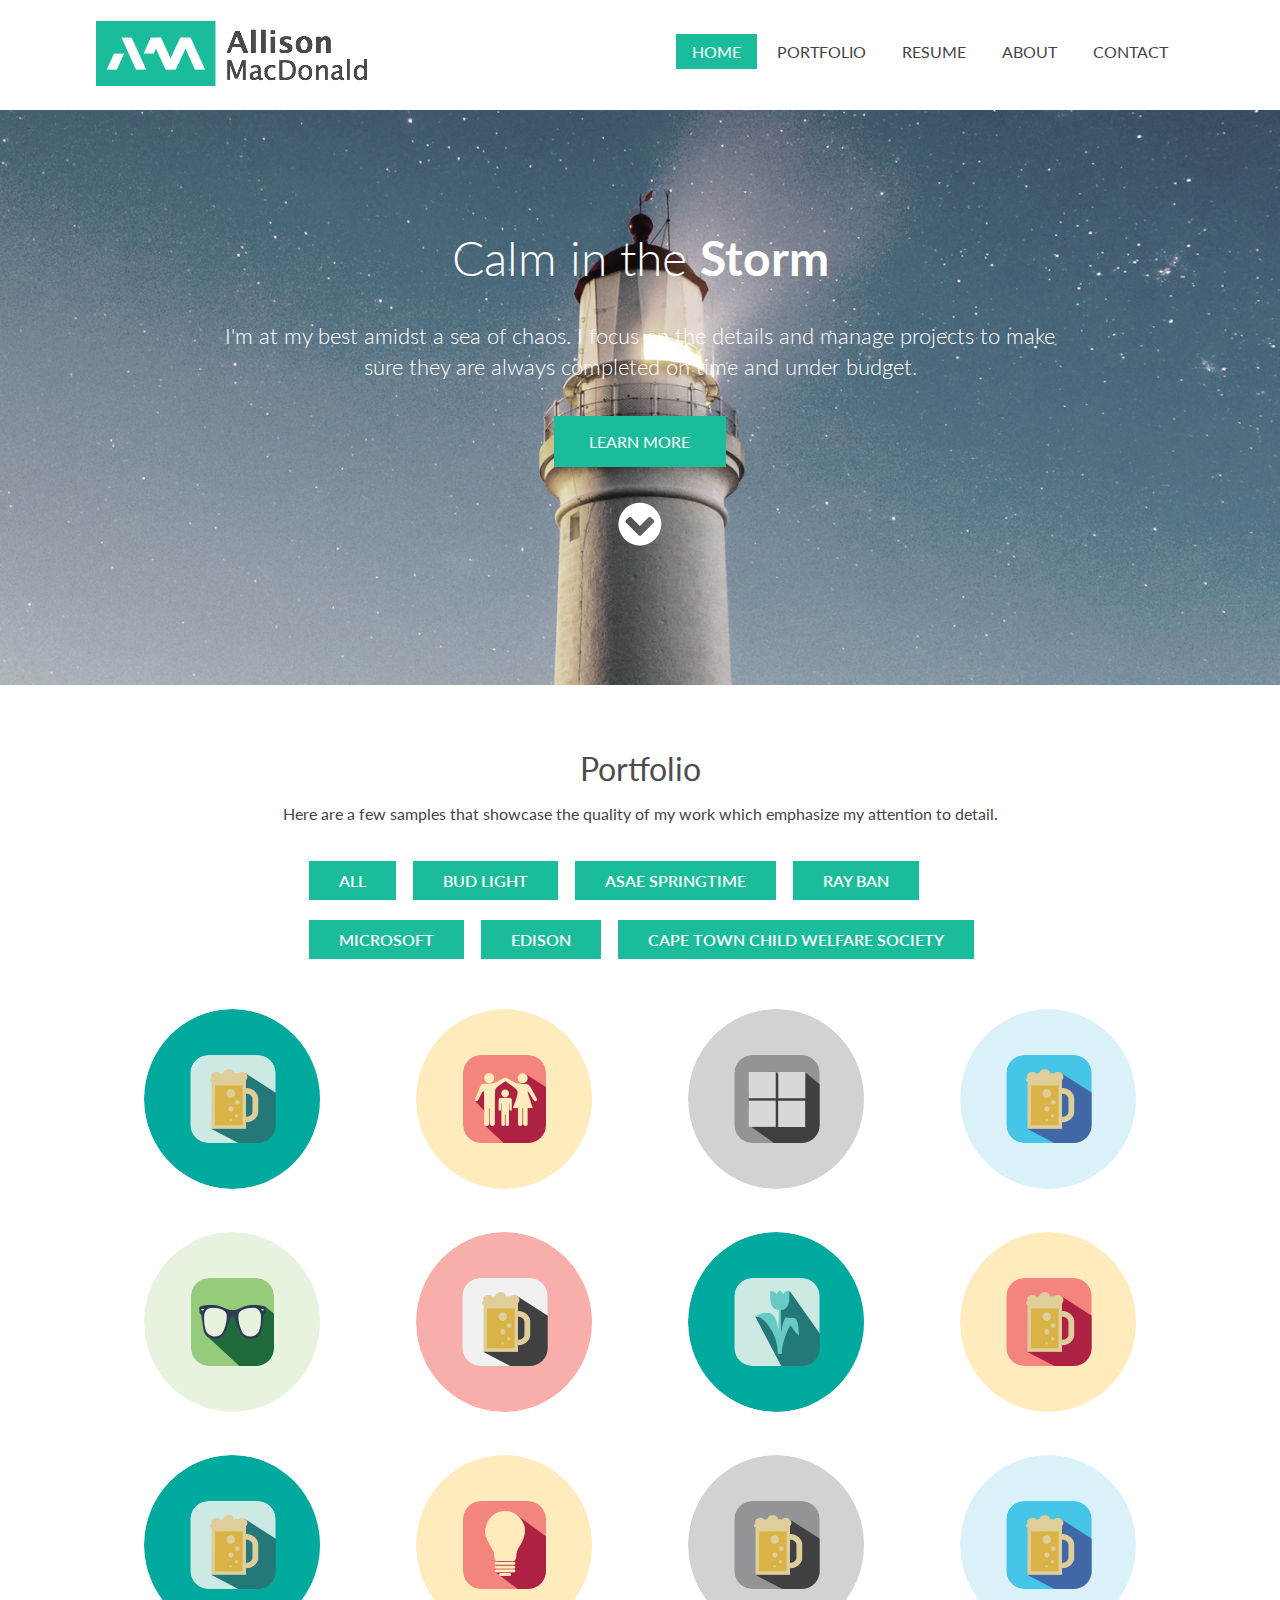
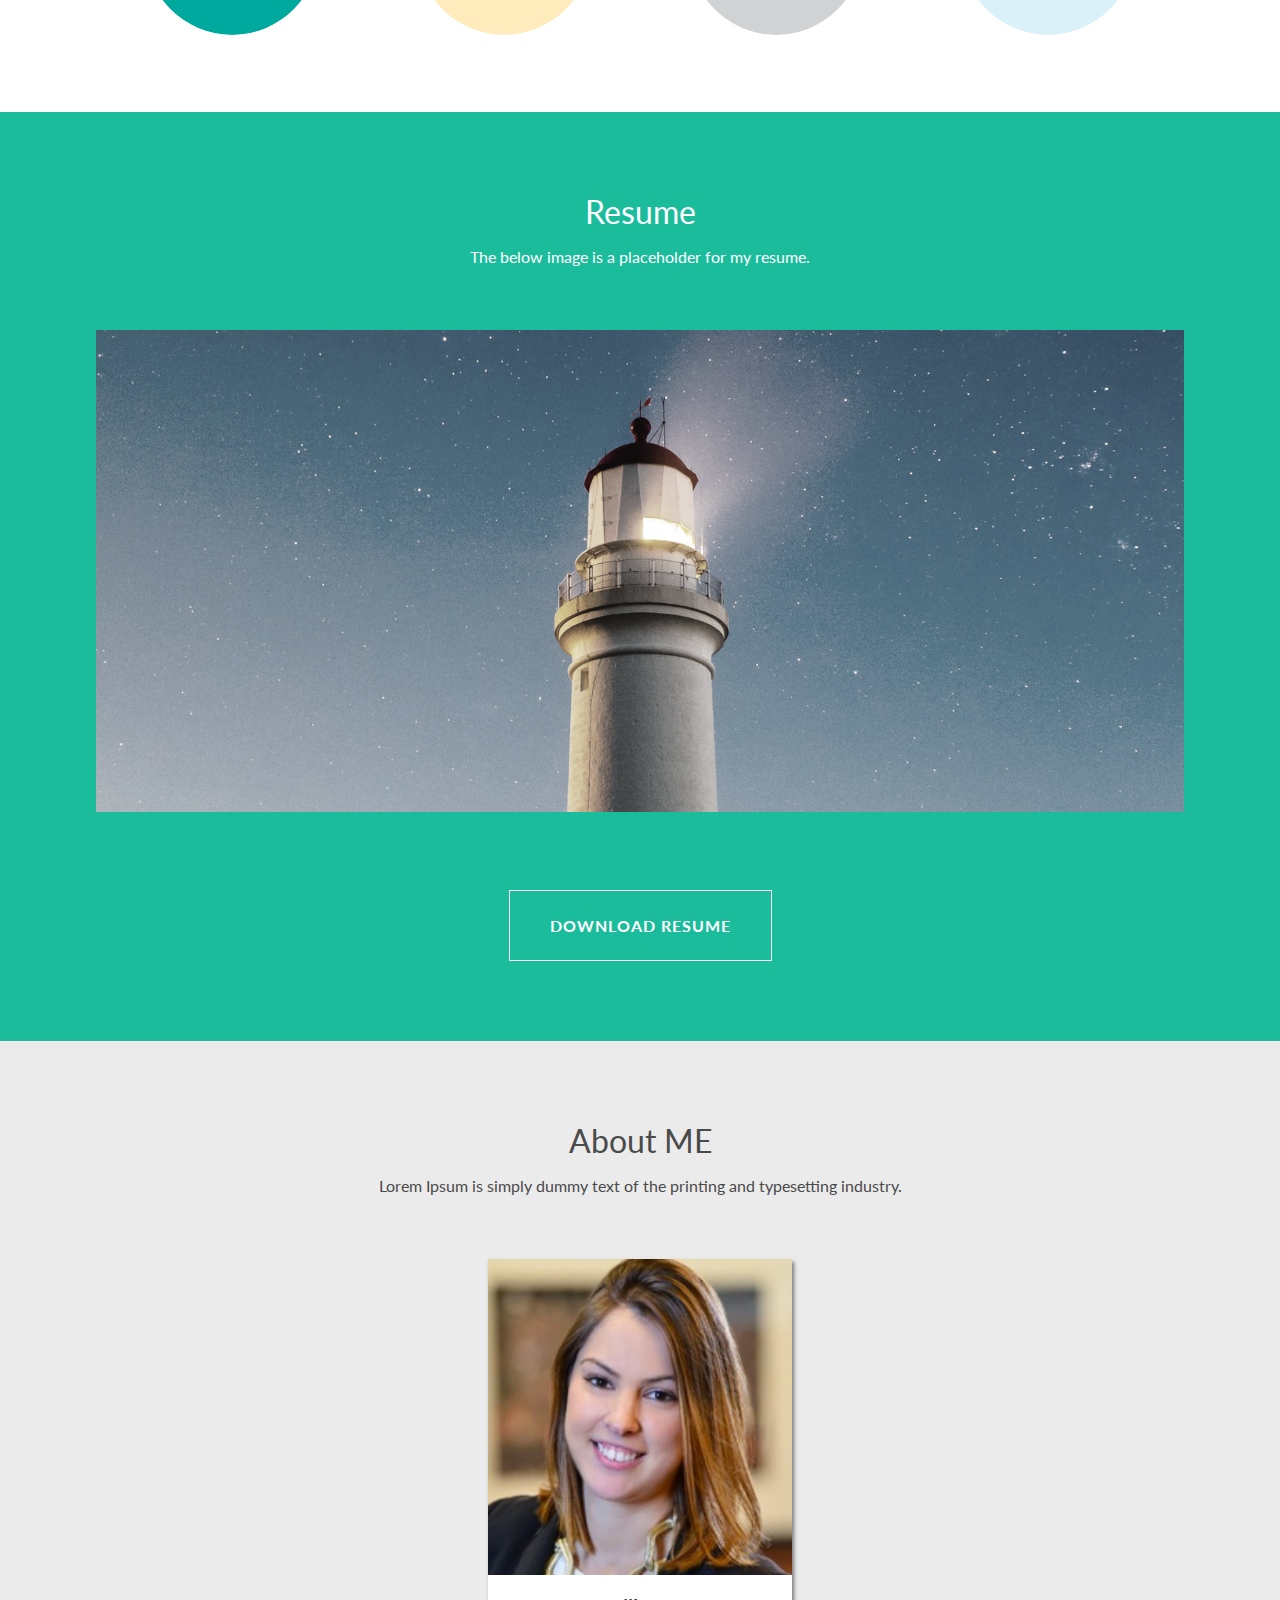
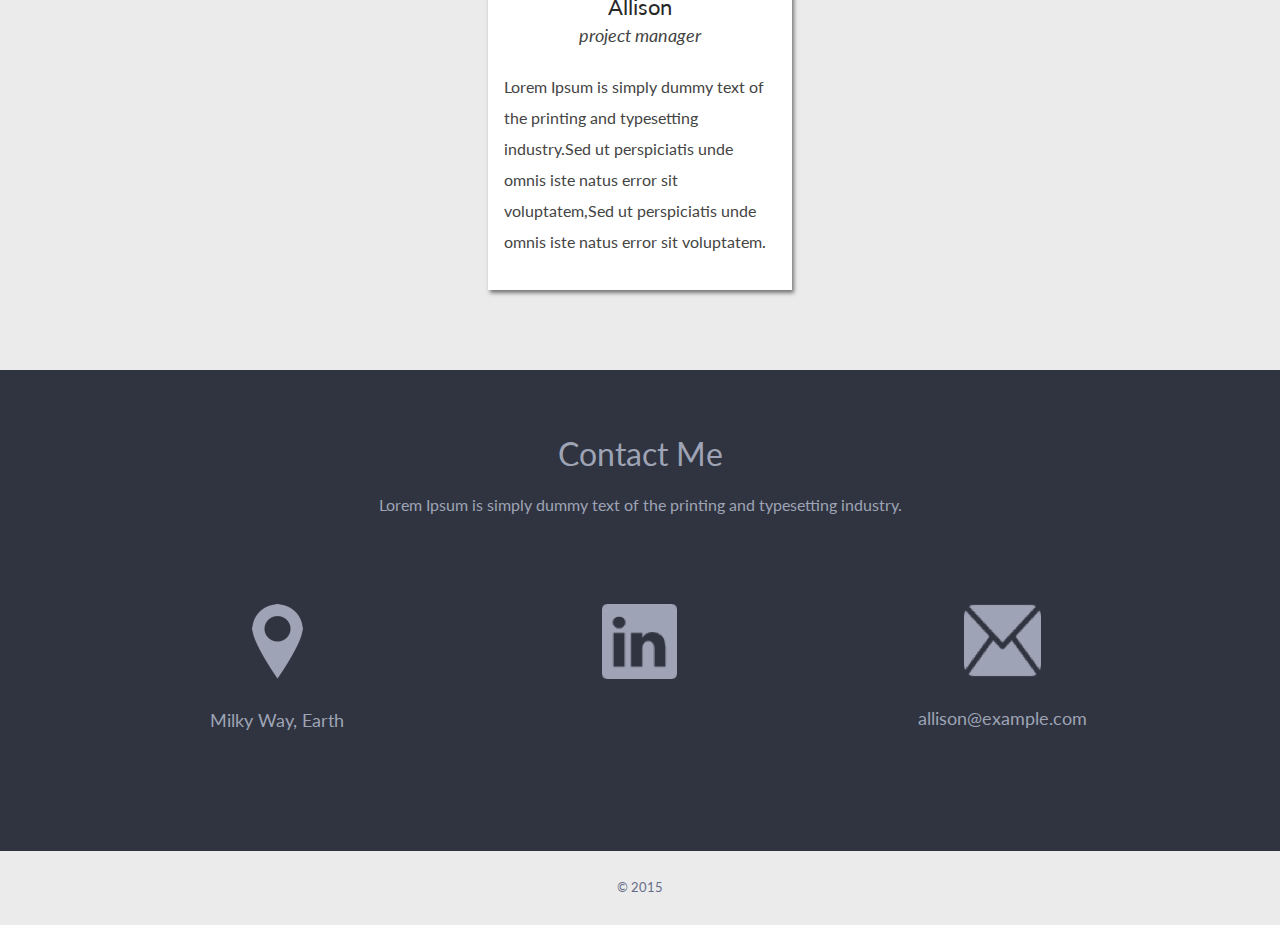
==== home.html @ ed6c529f "added new icons" ====
<!-- changed index.html to home.html and created the index file, so you'll need to delete when you take off heroku -->




<!--A Design by W3layouts
Author: W3layout
Author URL: http://w3layouts.com
License: Creative Commons Attribution 3.0 Unported
License URL: http://creativecommons.org/licenses/by/3.0/
-->
<!DOCTYPE HTML>
<html>
<head>
<title>Allison MacDonald</title>
<meta http-equiv="Content-Type" content="text/html; charset=utf-8" />
<meta name="viewport" content="width=device-width, initial-scale=1, maximum-scale=1">
<link href='http://fonts.googleapis.com/css?family=Lato:100,300,400,700,900' rel='stylesheet' type='text/css'>
<link href="css/style.css" rel="stylesheet" type="text/css" media="all" />
<link rel="stylesheet" type="text/css" href="css/imgeffect.css" />
<script src="js/jquery.min.js"></script>
<!-- start gallery Script -->
	<script type="text/javascript" src="js/jquery.easing.min.js"></script>
	<script type="text/javascript" src="js/jquery.mixitup.min.js"></script>
				<script type="text/javascript">
				$(function () {

					var filterList = {

						init: function () {

							// MixItUp plugin
							// http://mixitup.io
							$('#portfoliolist').mixitup({
								targetSelector: '.portfolio',
								filterSelector: '.filter',
								effects: ['fade'],
								easing: 'snap',
								// call the hover effect
								onMixEnd: filterList.hoverEffect()
							});

						},

						hoverEffect: function () {

							// Simple parallax effect
							$('#portfoliolist .portfolio').hover(
								function () {
									$(this).find('.label').stop().animate({bottom: 0}, 200, 'easeOutQuad');
									$(this).find('img').stop().animate({top: 0}, 500, 'easeOutQuad');
								},
								function () {
									$(this).find('.label').stop().animate({bottom: 0}, 200, 'easeInQuad');
									$(this).find('img').stop().animate({top: 0}, 300, 'easeOutQuad');
								}
							);

						}

					};

					// Run the show!
					filterList.init();


				});
				</script>
				<!-- Add fancyBox main JS and CSS files -->
				<script src="js/jquery.magnific-popup.js" type="text/javascript"></script>
				<link href="css/magnific-popup.css" rel="stylesheet" type="text/css">
						<script>
							$(document).ready(function() {
								$('.popup-with-zoom-anim').magnificPopup({
									type: 'inline',
									fixedContentPos: false,
									fixedBgPos: true,
									overflowY: 'auto',
									closeBtnInside: true,
									preloader: false,
									midClick: true,
									removalDelay: 300,
									mainClass: 'my-mfp-zoom-in'
							});
						});
						</script>
				<script type="text/javascript" src="js/move-top.js"></script>
				<script type="text/javascript" src="js/easing.js"></script>
				<!-- end gallery -->

		   	<script type="text/javascript">
				jQuery(document).ready(function($) {
					$(".scroll").click(function(event){
						event.preventDefault();
						$('html,body').animate({scrollTop:$(this.hash).offset().top},1200);
					});
				});
			</script>
</head>

<body>
		<!-- start-header -->
				<div class="header_bg">
					<div class="wrap">
						<div class="header">
							<!-- start-logo -->
							<div class="logo">
								<a href="index.html"><img src="images/am_logo.png" alt="" /></a>
							</div>
							<!--end-logo -->
							<!-- start-nav -->
							<div class="nav">
								<ul>
								   <li class="active"><a href="#home" class="scroll">Home</a></li>
								   <li><a href="#portfolio" class="scroll">Portfolio</a></li>
								   <li><a href="#resume" class="scroll">Resume</a></li>
								   <li><a href="#about" class="scroll">About</a></li>
								   <li><a href="#contact" class="scroll">Contact</a></li>
								 <div class="clear"> </div>
								 </ul>
							</div>
							<!-- end-nav -->
							<div class="clear"> </div>
						</div>
					</div>
				</div>
		<!-- end-header -->

		<!-- start slider -->
<div class="slider_bg">
		<div class="wrap">
				<!-- start-da-slider -->
						<div class="da-slide">
								<h2><span>Calm in the </span>Storm</h2>
									<p>I'm at my best amidst a sea of chaos.  I focus on the details and manage projects to make sure they are always completed on time and under budget.</p>
									<a href="#portfolio" class="da-link scroll">Learn  more</a>
									<a href="#portfolio" class="scroll"><span class="da-img"> </span> </a>
								</div>
				<!-- //End-da-slider -->
		</div>
</div>
<!-- end-slider -->

<!-- start portfolio-->
	<div class="wrap" id="portfolio">
				<div class="main">
					<!-- start gallery  -->
					<div class="gallery1">
					<!--start-mfp -->
						<div id="small-dialog1" class="mfp-hide">
							<div class="pop_up">
								<h2>Whatever, USA - Crested Butte, CO</h2>
								<iframe class="video" width="560" height="315" src="https://www.youtube.com/embed/h-xl6UUszos" frameborder="0" allowfullscreen></iframe>
							</div>
						</div>

						<div id="small-dialog2" class="mfp-hide">
							<div class="pop_up">
								<h2>Cape Town Child Welfare Society</h2>
								<img src="images/photo12_capetown.jpg" alt=""/>
								<p class="para">Different! Sed ut perspiciatis unde omnis iste natus error sit voluptatem accusantium doloremque laudantium, totam rem aperiam, eaque ipsa quae ab illo inventore veritatis et quasi architecto beatae vitae dicta sunt explicabo. Nemo enim ipsam voluptatem quia voluptas sit aspernatur aut odit aut fugit, sed quia consequuntur magni dolores eos qui ratione voluptatem sequi nesciunt. Neque porro quisquam est, qui dolorem ipsum quia dolor sit amet.</p>
							</div>
						</div>

						<div id="small-dialog3" class="mfp-hide">
							<div class="pop_up">
								<h2>Microsoft Worldwide Partner Conference</h2>
								<img src="images/photo9_microsoft.jpg" alt=""/>
								<p class="para">Different! Sed ut perspiciatis unde omnis iste natus error sit voluptatem accusantium doloremque laudantium, totam rem aperiam, eaque ipsa quae ab illo inventore veritatis et quasi architecto beatae vitae dicta sunt explicabo. Nemo enim ipsam voluptatem quia voluptas sit aspernatur aut odit aut fugit, sed quia consequuntur magni dolores eos qui ratione voluptatem sequi nesciunt. Neque porro quisquam est, qui dolorem ipsum quia dolor sit amet.</p>
							</div>
						</div>

						<div id="small-dialog4" class="mfp-hide">
							<div class="pop_up">
								<h2>Whatever, USA - Crested Butte, CO</h2>
								<img src="images/photo_1.jpg" alt=""/>
								<p class="para">Different! Sed ut perspiciatis unde omnis iste natus error sit voluptatem accusantium doloremque laudantium, totam rem aperiam, eaque ipsa quae ab illo inventore veritatis et quasi architecto beatae vitae dicta sunt explicabo. Nemo enim ipsam voluptatem quia voluptas sit aspernatur aut odit aut fugit, sed quia consequuntur magni dolores eos qui ratione voluptatem sequi nesciunt. Neque porro quisquam est, qui dolorem ipsum quia dolor sit amet.</p>
							</div>
						</div>

						<div id="small-dialog5" class="mfp-hide">
							<div class="pop_up">
								<h2>Ray Ban REMIX - Gansvoort Plaza, New York, NY</h2>
								<img src="images/photo8_rayban.jpg" alt=""/>
								<p class="para">Different! Sed ut perspiciatis unde omnis iste natus error sit voluptatem accusantium doloremque laudantium, totam rem aperiam, eaque ipsa quae ab illo inventore veritatis et quasi architecto beatae vitae dicta sunt explicabo. Nemo enim ipsam voluptatem quia voluptas sit aspernatur aut odit aut fugit, sed quia consequuntur magni dolores eos qui ratione voluptatem sequi nesciunt. Neque porro quisquam est, qui dolorem ipsum quia dolor sit amet.</p>
							</div>
						</div>

						<div id="small-dialog6" class="mfp-hide">
							<div class="pop_up">
								<h2>House of Whatever Super Bowl - Phoenix, AZ</h2>
								<img src="images/photo2_BLSB.jpg" alt=""/>
								<p class="para">Different! Sed ut perspiciatis unde omnis iste natus error sit voluptatem accusantium doloremque laudantium, totam rem aperiam, eaque ipsa quae ab illo inventore veritatis et quasi architecto beatae vitae dicta sunt explicabo. Nemo enim ipsam voluptatem quia voluptas sit aspernatur aut odit aut fugit, sed quia consequuntur magni dolores eos qui ratione voluptatem sequi nesciunt. Neque porro quisquam est, qui dolorem ipsum quia dolor sit amet.</p>
							</div>
						</div>

						<div id="small-dialog7" class="mfp-hide">
							<div class="pop_up">
								<h2>ASAE Springtime</h2>
								<img src="images/photo10_atlanta.jpg" alt=""/>
								<p class="para">Different! Sed ut perspiciatis unde omnis iste natus error sit voluptatem accusantium doloremque laudantium, totam rem aperiam, eaque ipsa quae ab illo inventore veritatis et quasi architecto beatae vitae dicta sunt explicabo. Nemo enim ipsam voluptatem quia voluptas sit aspernatur aut odit aut fugit, sed quia consequuntur magni dolores eos qui ratione voluptatem sequi nesciunt. Neque porro quisquam est, qui dolorem ipsum quia dolor sit amet.</p>
							</div>
						</div>

						<div id="small-dialog8" class="mfp-hide">
							<div class="pop_up">
								<h2>Whatever, USA 2.0 - Catalina Island, CA</h2>
								<iframe class="video" width="560" height="315" src="https://www.youtube.com/embed/s-2E84ZQhJo" frameborder="0" allowfullscreen></iframe>
							</div>
						</div>

						<div id="small-dialog9" class="mfp-hide">
							<div class="pop_up">
								<h2>House of Whatever Super Bowl - Phoenix, AZ</h2>
								<img src="images/photo3_BLSB.jpg" alt=""/>
								<p class="para">Different! Sed ut perspiciatis unde omnis iste natus error sit voluptatem accusantium doloremque laudantium, totam rem aperiam, eaque ipsa quae ab illo inventore veritatis et quasi architecto beatae vitae dicta sunt explicabo. Nemo enim ipsam voluptatem quia voluptas sit aspernatur aut odit aut fugit, sed quia consequuntur magni dolores eos qui ratione voluptatem sequi nesciunt. Neque porro quisquam est, qui dolorem ipsum quia dolor sit amet.</p>
							</div>
						</div>

						<div id="small-dialog10" class="mfp-hide">
							<div class="pop_up">
								<h2>Edison Powering the People Conference - The Newseum, Washington, D.C.</h2>
								<img src="images/photo11_edison.jpg" alt=""/>
								<p class="para">Different! Sed ut perspiciatis unde omnis iste natus error sit voluptatem accusantium doloremque laudantium, totam rem aperiam, eaque ipsa quae ab illo inventore veritatis et quasi architecto beatae vitae dicta sunt explicabo. Nemo enim ipsam voluptatem quia voluptas sit aspernatur aut odit aut fugit, sed quia consequuntur magni dolores eos qui ratione voluptatem sequi nesciunt. Neque porro quisquam est, qui dolorem ipsum quia dolor sit amet.</p>
							</div>
						</div>

						<div id="small-dialog11" class="mfp-hide">
							<div class="pop_up">
								<h2>House of Whatever Tour</h2>
								<img src="images/photo5_BLhouse.jpg" alt=""/>
								<p class="para">Different! Sed ut perspiciatis unde omnis iste natus error sit voluptatem accusantium doloremque laudantium, totam rem aperiam, eaque ipsa quae ab illo inventore veritatis et quasi architecto beatae vitae dicta sunt explicabo. Nemo enim ipsam voluptatem quia voluptas sit aspernatur aut odit aut fugit, sed quia consequuntur magni dolores eos qui ratione voluptatem sequi nesciunt. Neque porro quisquam est, qui dolorem ipsum quia dolor sit amet.</p>
							</div>
						</div>

						<div id="small-dialog12" class="mfp-hide">
							<div class="pop_up">
								<h2>Whatever, USA 2.0 - Catalina Island, CA</h2>
								<img src="images/photo7_WUSA.jpg" alt=""/>
								<p class="para">Different! Sed ut perspiciatis unde omnis iste natus error sit voluptatem accusantium doloremque laudantium, totam rem aperiam, eaque ipsa quae ab illo inventore veritatis et quasi architecto beatae vitae dicta sunt explicabo. Nemo enim ipsam voluptatem quia voluptas sit aspernatur aut odit aut fugit, sed quia consequuntur magni dolores eos qui ratione voluptatem sequi nesciunt. Neque porro quisquam est, qui dolorem ipsum quia dolor sit amet.</p>
							</div>
						</div>


					<!--end-mfp -->
			<!-- start-content -->
			<div class="gallery">
					<div class="clear"> </div>
					<div class="container">
						<h2>Portfolio</h2>
						<p>Here are a few samples that showcase the quality of my work which emphasize my attention to detail.</p>
					<ul id="filters" class="clearfix">
						<li><span class="filter active" data-filter="bud asae ray micro edi cape">All</span></li>
						<li><span class="filter" data-filter="bud">Bud Light</span></li>
						<li><span class="filter" data-filter="asae">ASAE Springtime</span></li>
						<li><span class="filter" data-filter="ray">Ray Ban</span></li>
						<li><span class="filter" data-filter="micro">Microsoft</span></li>
						<li><span class="filter" data-filter="edi">Edison</span></li>
						<li><span class="filter" data-filter="cape">Cape Town Child Welfare Society</span></li>
					</ul>
			<div id="portfoliolist">

			<div class="portfolio bud" data-cat="bud">
				<div class="portfolio-wrapper">
					<a class="popup-with-zoom-anim" href="#small-dialog1">
						<ul class="ch-grid">
							<li>
								<div class="ch-item ch-img-1">
									<div class="ch-info">
										<img src="images/zoom-white.png"/>
										<h3>Bud Light</h3>
										<p><a href="#"><!-- couple put something here --></a></p>
									</div>
								</div>
							</li>
						</ul>
					</a>
				</div>
			</div>

			<div class="portfolio cape" data-cat="cape">
				<div class="portfolio-wrapper">
					<a class="popup-with-zoom-anim" href="#small-dialog2">
						<ul class="ch-grid">
							<li>
								<div class="ch-item ch-img-2">
									<div class="ch-info">
										<img src="images/zoom-white.png"/>
										<h3>Cape Town CWS</h3>
										<p><a href="#"></a></p>
									</div>
								</div>
							</li>
						</ul>
					</a>
				</div>
			</div>

			<div class="hide">
				<div class="portfolio micro" data-cat="micro">
					<div class="portfolio-wrapper">
						<a class="popup-with-zoom-anim" href="#small-dialog3">
							<ul class="ch-grid">
								<li>
									<div class="ch-item ch-img-3">
										<div class="ch-info">
											<img src="images/zoom-white.png"/>
											<h3>Microsoft</h3>
											<p><a href="#"></a></p>
										</div>
									</div>
								</li>
							</ul>
						</a>
					</div>
				</div>
			</div>

			<div class="portfolio bud" data-cat="bud">
				<div class="portfolio-wrapper">
					<a class="popup-with-zoom-anim" href="#small-dialog4">
						<ul class="ch-grid">
							<li>
								<div class="ch-item ch-img-4">
									<div class="ch-info">
										<img src="images/zoom-white.png"/>
										<h3>Bud Light</h3>
										<p><a href="#"></a></p>
									</div>
								</div>
							</li>
						</ul>
					</a>
				</div>
			</div>

			<div class="hide">
				<div class="portfolio ray" data-cat="ray">
					<div class="portfolio-wrapper">
						<a class="popup-with-zoom-anim" href="#small-dialog5">
							<ul class="ch-grid">
								<li>
									<div class="ch-item ch-img-5">
										<div class="ch-info">
											<img src="images/zoom-white.png"/>
											<h3>Ray Ban</h3>
											<p><a href="#"></a></p>
										</div>
									</div>
								</li>
							</ul>
						</a>
					</div>
				</div>
			</div>

			<div class="hide">
				<div class="portfolio bud" data-cat="bud">
					<div class="portfolio-wrapper">
						<a class="popup-with-zoom-anim" href="#small-dialog6">
							<ul class="ch-grid">
								<li>
									<div class="ch-item ch-img-6">
										<div class="ch-info">
											<img src="images/zoom-white.png"/>
											<h3>Bud Light</h3>
											<p><a href="#"></a></p>
										</div>
									</div>
								</li>
							</ul>
						</a>
					</div>
				</div>
			</div>

			<div>
				<div class="portfolio asae" data-cat="asae">
					<div class="portfolio-wrapper">
						<a class="popup-with-zoom-anim" href="#small-dialog7">
							<ul class="ch-grid">
								<li>
									<div class="ch-item ch-img-7">
										<div class="ch-info">
											<img src="images/zoom-white.png"/>
											<h3>ASAE Springtime</h3>
											<p><a href="#"></a></p>
										</div>
									</div>
								</li>
							</ul>
						</a>
					</div>
				</div>
			</div>

			<div>
				<div class="portfolio bud" data-cat="bud" id="hide">
					<div class="portfolio-wrapper">
						<a class="popup-with-zoom-anim" href="#small-dialog8">
							<ul class="ch-grid">
								<li>
									<div class="ch-item ch-img-8">
										<div class="ch-info">
											<img src="images/zoom-white.png"/>
											<h3>Bud Light</h3>
											<p><a href="#"></a></p>
										</div>
									</div>
								</li>
							</ul>
						</a>
					</div>
				</div>
			</div>

			<div class="portfolio bud" data-cat="bud">
				<div class="portfolio-wrapper">
					<a class="popup-with-zoom-anim" href="#small-dialog9">
						<ul class="ch-grid">
							<li>
								<div class="ch-item ch-img-1">
									<div class="ch-info">
										<img src="images/zoom-white.png"/>
										<h3>Bud Light</h3>
										<p><a href="#"></a></p>
									</div>
								</div>
							</li>
						</ul>
					</a>
				</div>
			</div>

			<div class="portfolio edi" data-cat="edi">
				<div class="portfolio-wrapper">
					<a class="popup-with-zoom-anim" href="#small-dialog10">
						<ul class="ch-grid">
							<li>
								<div class="ch-item ch-img-10">
									<div class="ch-info">
										<img src="images/zoom-white.png"/>
										<h3>Edison</h3>
										<p><a href="#"></a></p>
									</div>
								</div>
							</li>
						</ul>
					</a>
				</div>
			</div>

			<div class="hide">
				<div class="portfolio bud" data-cat="bud">
					<div class="portfolio-wrapper">
						<a class="popup-with-zoom-anim" href="#small-dialog11">
							<ul class="ch-grid">
								<li>
									<div class="ch-item ch-img-11">
										<div class="ch-info">
											<img src="images/zoom-white.png"/>
											<h3>Bud Light</h3>
											<p><a href="#"></a></p>
										</div>
									</div>
								</li>
							</ul>
						</a>
					</div>
				</div>
			</div>

			<div class="portfolio bud" data-cat="bud">
				<div class="portfolio-wrapper">
					<a class="popup-with-zoom-anim" href="#small-dialog12">
						<ul class="ch-grid">
							<li>
								<div class="ch-item ch-img-4">
									<div class="ch-info">
										<img src="images/zoom-white.png"/>
										<h3>Bud Light</h3>
										<p><a href="#"></a></p>
									</div>
								</div>
							</li>
						</ul>
					</a>
				</div>
			</div>

		</div>
	</div><!-- container -->
	<script type="text/javascript" src="js/fliplightbox.min.js"></script>
	<script type="text/javascript">$('body').flipLightBox()</script>
	<div class="clear"> </div>
	</div>
	</div>
	</div>
</div>
<!-- End-gallery -->

<!-- start resume -->
<div class="resume" id="resume">
	<div class="wrap">
		<h2>Resume</h2>
		<p>The below image is a placeholder for my resume.</p>
		<div class="about-grids">

			<img src="images/lighthouse.png" />
			<div class="clear"> </div>

			<a href="images/AllisonMacDonaldResume.pdf" target="_blank" class="ignite-btn">Download Resume</a>
		</div>
	</div>
</div>
<!-- end resume -->

<!-- start-about -->

<div class="about" id="about">
	<div class="wrap">
	<h2>About ME</h2>
	<p>Lorem Ipsum is simply dummy text of the printing and typesetting industry.</p>
		<div class="about-grids">

			<!-- first pic
			<div class="grid">
				<div class="dc_zoom_css">
				<span class="roll_css6">
					<div class="social">
						<ul>
							<li><a class="sharefacebook" href="#"> </a> </li>
							<li><a class="sharetwitter" href="#"> </a> </li>
							<li><a class="sharetgoogle" href="#"> </a> </li>
							<li><a class="sharedrible" href="#"> </a> </li>
							<div class="clear"> </div>
						</ul>
					</div>
				</span>
				<img class="post-person" src="images/img1.jpg">
				</div>
				<div class="desc">
					<h3>Lorem Ipsum is Simply</h3>
					<p>project manager</p>
					<p>Lorem Ipsum is simply dummy text of the printing and typesetting industry.Sed ut perspiciatis unde omnis iste natus error sit voluptatem,Sed ut perspiciatis unde omnis iste natus error sit voluptatem.</p>
				</div>

			</div>    -->

			<div class="grid">
				<div class="row" style="box-shadow: 2px 3px 4px 0px rgba(0,0,0,0.50);">
					<div class="dc_zoom_css">
						<span class="roll_css6">
						<!-- hover social
						<div class="social">
							<ul>
								<li><a class="sharefacebook" href="#"> </a> </li>
								<li><a class="sharetwitter" href="#"> </a> </li>
								<li><a class="sharetgoogle" href="#"> </a> </li>
								<li><a class="sharedrible" href="#"> </a> </li>
								<div class="clear"> </div>
							</ul>
						</div>  -->
						</span>
						<img class="post-person" src="images/allison_headshot.png">
					</div>
					<div class="desc">
						<h3>Allison</h3>
						<p>project manager</p>
						<p>Lorem Ipsum is simply dummy text of the printing and typesetting industry.Sed ut perspiciatis unde omnis iste natus error sit voluptatem,Sed ut perspiciatis unde omnis iste natus error sit voluptatem.</p>
					</div>
				</div> <!-- row -->
			</div>

		<!-- third pic
			<div class="grid">
				<div class="dc_zoom_css">
				<span class="roll_css6">
					<div class="social">
						<ul>
							<li><a class="sharefacebook" href="#"> </a> </li>
							<li><a class="sharetwitter" href="#"> </a> </li>
							<li><a class="sharetgoogle" href="#"> </a> </li>
							<li><a class="sharedrible" href="#"> </a> </li>
							<div class="clear"> </div>
						</ul>
					</div>
				</span>
				<img class="post-person" src="images/img3.jpg">
				</div>
				<div class="desc">
					<h3>Lorem Ipsum is Simply</h3>
					<p>project manager</p>
					<p>Lorem Ipsum is simply dummy text of the printing and typesetting industry.Sed ut perspiciatis unde omnis iste natus error sit voluptatem,Sed ut perspiciatis unde omnis iste natus error sit voluptatem.</p>
				</div>
			</div>  -->

			<div class="clear"> </div>
		</div>
	</div>
</div>
<!-- end-about -->

<!-- start contact -->
<div class="contact" id="contact">
	<div class="wrap">
		<h2>Contact Me</h2>
		<h4>Lorem Ipsum is simply dummy text of the printing and typesetting industry.</h4>

		<div class="row">

			<div class="custom_col">
					<img src="images/contact_icon1.png" class="contact-icons">
					<p> Milky Way, Earth</p>
			</div>

			<div class="custom_col">
					<a href="https://www.linkedin.com/in/allisonhuntermacdonald/" target="_blank"><img src="images/contact_icon2.png" class="contact-icons"></a>
			</div>

			<div class="custom_col">
					<img src="images/contact_icon3.png" class="contact-icons">
					<p>allison@example.com</p>
			</div>

		</div>

		<div class="clear"></div>
	</div>
</div>
 <!-- end contact -->

    <!-- start footer -->
     <div class="footer-bottom">
     	<div class="wrap">
        <div class="copy">
		    <p class="copy">&#169 2015 <!-- Template by  <a href="http://w3layouts.com" target="_blank">w3layouts</a> --> </p>
		</div>
		<script type="text/javascript">
							$(document).ready(function() {

								var defaults = {
						  			containerID: 'toTop', // fading element id
									containerHoverID: 'toTopHover', // fading element hover id
									scrollSpeed: 1200,
									easingType: 'linear'
						 		};


								$().UItoTop({ easingType: 'easeOutQuart' });

							});
						</script>
		 <a href="#" id="toTop" style="display: block;"><span id="toTopHover" style="opacity: 1;"> </span></a>
		 <script src="js/jquery.scrollTo.js"></script>
		</div>
	</div>
</body>
</html>
---- css/style.css ----
/*
Author: W3layout
Author URL: http://w3layouts.com
License: Creative Commons Attribution 3.0 Unported
License URL: http://creativecommons.org/licenses/by/3.0/
*/
/* reset */
html,body,div,span,applet,object,iframe,h1,h2,h3,h4,h5,h6,p,blockquote,pre,a,abbr,acronym,address,big,cite,code,del,dfn,em,img,ins,kbd,q,s,samp,small,strike,strong,sub,sup,tt,var,b,u,i,dl,dt,dd,ol,nav ul,nav li,fieldset,form,label,legend,table,caption,tbody,tfoot,thead,tr,th,td,article,aside,canvas,details,embed,figure,figcaption,footer,header,hgroup,menu,nav,output,ruby,section,summary,time,mark,audio,video{margin:0;padding:0;border:0;font-size:100%;font:inherit;vertical-align:baseline;}
article, aside, details, figcaption, figure,footer, header, hgroup, menu, nav, section {display: block;}
ol,ul{list-style:none;margin:0;padding:0;}
blockquote,q{quotes:none;}
blockquote:before,blockquote:after,q:before,q:after{content:'';content:none;}
table{border-collapse:collapse;border-spacing:0;}
/* start editing from here */
a{text-decoration:none;}
.txt-rt{text-align:right;}/* text align right */
.txt-lt{text-align:left;}/* text align left */
.txt-center{text-align:center;}/* text align center */
.float-rt{float:right;}/* float right */
.float-lt{float:left;}/* float left */
.clear{clear:both;}/* clear float */
.pos-relative{position:relative;}/* Position Relative */
.pos-absolute{position:absolute;}/* Position Absolute */
.vertical-base{	vertical-align:baseline;}/* vertical align baseline */
.vertical-top{	vertical-align:top;}/* vertical align top */
.underline{	padding-bottom:5px;	border-bottom: 1px solid #eee; margin:0 0 20px 0;}/* Add 5px bottom padding and a underline */
nav.vertical ul li{	display:block;}/* vertical menu */
nav.horizontal ul li{	display: inline-block;}/* horizontal menu */
img{max-width:100%;}
/*end reset*/
body {
	font-family: 'Lato', sans-serif;
	font-size: 100%;
	background: #ffffff;
}
.wrap
{
	width:70%;
	margin: 0 auto;
}
/* start header */
.header{
	padding: 1.3em 0em;
}
.logo{
	float: left;
}
.logo a {
	display: block;
}
/******start-nav********/
.nav {
	float: right;
	margin-top: 0.82em;
}
.nav > ul > li {
  	display:inline-block;
}
.nav > ul > li.active a{
	color: #ffffff;
	background: #1bbc9b;
}
.nav > ul > li > a {
	font-family: 'Lato', sans-serif;
	text-transform: uppercase;
	display: block;
	font-size: 1em;
	color: #444;
	padding: 0.5em 1em;
	-webkit-transition: 0.9s;
	-moz-transition: 0.9s;
	-o-transition: 0.9s;
	transition: 0.9s;
}
.nav > ul > li > a:hover {
	color: #ffffff;
	background: #1bbc9b;
}

/* button for downloading resume*/
.ignite-btn {
	display: inline-block;
	padding: 25px 40px;
	color: #fff;
	border: solid 1px #fff;
	text-transform: uppercase;
	font-weight: bold;
	letter-spacing: 1px;
	margin-top: 75px;
}

.ignite-btn:hover, .ignite-btn:focus {
	color: #242830;
	border: solid 1px #242830;
}


/* custom column used in contact */
.custom_col {
	width: 33.33%;
	margin:	auto;
	float: left;
	padding-top: 90px;
	padding-bottom: 120px;
}

.contact-icons {
	max-width: 100%;
	margin:	auto;
	display: block;
}

/************end-nav***********/
/* start slider */
.slider_bg{
	background:  url('../images/lighthouse.png') no-repeat;
	background-size: 100% 100%;
}
.da-slide {
	padding: 11% 0%;
}
.da-slide h2 {
	color: #FFF;
	font-size: 3em;
	font-weight: 700;
	z-index: 10;
	text-align: center;
}
.da-slide h2 span {
	font-size: 1em;
	font-weight: 300;
}
.da-slide p {
	color: #FFF;
	font-size: 1.4em;
	text-align: center;
	margin: 1.5em auto;
	width: 77%;
	font-weight: 300;
	line-height: 1.4em;
}
.da-slide .da-link {
	background-color: #1BBC9B;
	display: block;
	color: #FFF;
	font-size: 1em;
	text-transform: uppercase;
	margin: 0 auto;
	width: 10%;
	text-align: center;
	padding: 1em 2em;
}
.da-slide .da-link:hover
{
	background:#01CAA1;
}
.da-img{
	width: 50px;
	height: 50px;
	display: block;
	margin: 2em auto 1em;
	background: url(../images/buttonimg.png);
	-webkit-transition: all 0.4s ease-in-out;
	-moz-transition: all 0.4s ease-in-out;
	-o-transition: all 0.4s ease-in-out;
	-ms-transition: all 0.4s ease-in-out;
	transition: all 0.4s ease-in-out;
}
.da-img:hover{
	width: 50px;
	height: 50px;
	display: block;
	background: url(../images/buttonimgh.png);
}
/* start main_btm */
.container h2{
	color:#4D4D4D;
	font-size: 2em;
	padding-bottom: 0.5em;
	text-align: center;
}
.container p{
	color:#444444;
	font-size: 1em;
	padding-bottom: 1em;
	text-align: center;
}
.main_btm {
	margin-top: 4%;
	display: block;
}
/*---start-gallery-----*/
.gallery{
	margin-top: 4% 0%;
}
.gallery1 {
	padding: 4em 0em;
}
.container {
	position: relative;
	-webkit-transition: all 1s ease;
	-moz-transition: all 1s ease;
	-o-transition: all 1s ease;
	transition: all 1s ease;
}
#filters {
	margin: 2% auto;
	padding: 0;
	list-style: none;
	width: 62%;
}
#filters li {
	float:left;
	margin-left: 17px;
	margin-bottom: 20px;
}
#filters li span {
	display: block;
	padding: 10px 30px;
	text-decoration: none;
	color: #fff;
	background:#1BBC9B;
	cursor: aboutinter;
	text-transform:uppercase;
	font-weight: 600;
}
#filters li span:hover
{
	background:#01CAA1;
}
#filters li span.active {
	background:#1BBC9B;
	color:#fff;
}
#portfoliolist .portfolio {
	-webkit-box-sizing: border-box;
	-moz-box-sizing: border-box;
	-o-box-sizing: border-box;
	width: 19%;
	margin: 0% 3%;
	display: none;
	float: left;
}
.portfolio-wrapper {
	overflow:hidden;
	position: relative !important;
	cursor:pointer;
}
.portfolio img {
	max-width:100%;
	position: relative;
	opacity: 5;
	transition: all 300ms!important;
	-webkit-transition: all 300ms!important;
	-moz-transition: all 300ms!important;
}

/******** resume style *********/
.resume {
	background: #1BBC9B;
	text-align:center;
	padding: 5em 0em;
}
.resume h2{
	color:#fff;
	font-size:2em;
	padding-bottom: 0.5em;
}
.resume p{
	color:#fff;
	font-size:1em;
	padding-bottom: 4em;
}

/**********about-style**********/
.grid{
	position: relative;
}
.social {
	position: absolute;
	-o-transition-duration: 1s;
	-moz-transition-duration: 1s;
	-webkit-transition: -webkit-transform 1s;
	text-align: center;
	left: 21%;
	top: 22%;
}
.social ul li{
	float: left;
}
.social ul{
	background: rgba(27,188,155, 1);
	padding: 0.5em 0.5em 0.5em 0.5em;
	border-radius: 2px;
}
.social ul li a{
	height: 38px;
	width: 40px;
	display:inline-block;
}
.sharefacebook{
	background: url(../images/social-icons.png) no-repeat -44px 0px ;
}
.sharetwitter{
	background: url(../images/social-icons.png) no-repeat -83px 0px;
}
.sharetgoogle{
	background: url(../images/social-icons.png) no-repeat -123px 0px;
}
.sharedrible{
	background: url(../images/social-icons.png) no-repeat 0px 0px;
}
.about
{
	background: #EBEBEB;
	text-align:center;
	padding: 5em 0em;
}
.about h2{
	color:#4A4A4A;
	font-size:2em;
	padding-bottom: 0.5em;
}
.about p{
	color:#4A4A4A;
	font-size:1em;
	padding-bottom: 4em;
}
.about-grids
{
	width:100%;
	margin: 0 auto;
}
.grid
{
	width: 28%;
	margin: auto;
	background: #FFF;
}
.dc_zoom_css span.roll_css6:hover {
	opacity: 0.9;
	-o-transition-duration: 1s;
	-moz-transition-duration: 1s;
	-webkit-transition: -webkit-transform 1s;
}
.dc_zoom_css span.roll_css6 {
	-o-transition-duration: 1s;
	-moz-transition-duration: 1s;
	-webkit-transition: -webkit-transform 1s;
	height: 100%;
	opacity: 0;
	position: absolute;
	width: 100%;
}
.dc_zoom_css span.roll_css6 img:hover {
	opacity:1;
}
.post-person{
	width:100%;
}
.grid:nth-child(3)
{
	margin-right: 0%;
}
.desc h3{
	color: #292828;
	font-size: 1.4em;
	margin-top: 15px;
}
.desc p:nth-child(2)
{
	color:#444444;
	font-size:1.1em;
	font-style: italic;
	margin: 5px 25px 9px 25px;
	padding: 0;
}
.desc p:nth-child(3)
{
	color:#444444;
	font-size:1.02em;
	text-align: left;
	padding: 1em 1em 2em 1em;
	line-height: 1.9em;
}
/**********end-about-style**********/

/***********  Contact Form  *************/
.col{
	display: block;
	float:left;
	margin: 4% 0 4% 1.6%;
}
.col:first-child{
	margin-left:0;
}
.span_2_of_3 {
	width: 66.1%;
}
.span_1_of_3 {
	width: 32.2%;
}
.contact {
	background: #303440;
}
.contact-form{
	padding-bottom:30px;
}
.contact-form div{
	padding:5px 0 15px;
}
.contact h2{
	color:#9EA4B5;
	font-size:2em;
	padding: 2em 0em 0.7em 0em;
	text-align: center;
}
.contact h4{
	color:#9EA4B5;
	font-size:1em;
	text-align: center;
}
.contact p {
	color: #9EA4B5;
	text-align: center;
	margin-top: 30px;
	font-size: 18px;
}
.contact h5{
	color:#444;
	font-size:1em;
	padding-bottom: 2em;
}
.contact-form input[type="text"],.contact-form textarea{
	padding: 15px;
	display: block;
	width: 43%;
	background:#fff;
	outline: none;
	color:#888282;
	font-size: 0.8125em;
	-webkit-appearance: none;
	float:left;
	margin-right: 2em;
	font-family: 'Lato', sans-serif;
	font-style: italic;
	border: 2px solid #CACACA;
}
.contact-form input[type="text"]:nth-child(2)
{
	margin-right: 0em;
}
.contact-form textarea{
	padding: 15px;
	display: block;
	width: 94%;
	background:#fff;
	border: none;
	outline: none;
	color:#888282;
	font-size: 0.8125em;
	-webkit-appearance: none;
	font-style: italic;
	border:2px solid #CACACA;
	margin-bottom: 2em;
}
.contact-form textarea{
	resize:none;
	height:180px;
}
.contact-form form input[type="submit"]
{
	font-family: 'Lato', sans-serif;
	color:#fff;
	padding: 0.8em 1.5em;
	background: #1BBC9B;
	border:1px solid #1BBC9B;
	display: block;
	-webkit-transition: all 0.3s ease-out;
	-moz-transition: all 0.3s ease-out;
	-ms-transition: all 0.3s ease-out;
	-o-transition: all 0.3s ease-out;
	transition: all 0.3s ease-out;
	cursor: pointer;
	font-size: 1em;
	outline: none;
	text-transform: uppercase;
	float: right;
	margin-right: 2%;
}
.company_address p{
	color:#525252;
	font-size:0.8125em;
	line-height: 1.8em;
	margin-bottom: 2%;
}
.company_address p a{
	color:#525252;
	font-size:1.1em;
	line-height: 1.8em;
	margin-bottom: 2%;
}
.list3 li img
{
	float:left;
	margin-top: 4px;
}
.list3 li .extra-wrap
{
	float:left;
	padding-left: 1em;
}
/*--footer--*/
.footer-bottom {
	padding: 25px 0;
	background: #EBEBEB;
}
.copy p {
	color: #666D89;
	font-size: 0.8125em;
	line-height: 1.8em;
	text-align: center;
}
.copy p a {
	color: #FFF;
}
.copy p a:hover {
	color: #1BBC9B;
}
#toTop {
	display: none;
	text-decoration: none;
	position: fixed;
	bottom: 10px;
	right: 10px;
	overflow: hidden;
	width: 44px;
	height:44px;
	border: none;
	text-indent: 100%;
	background: url(../images/top-move.png) no-repeat right top;
}
/* #Tablet (Portrait) */
@media only screen and (min-width: 768px) and (max-width: 959px) {
	.container {
	}
}
/*  #Mobile (Portrait) - Note: Design for a width of 320px */
@media only screen and (max-width: 767px) {
	.container {
		width: 95%;
	}

	#portfoliolist .portfolio {
		width:48%;
		margin:1%;
	}

	#ads {
		display:none;
	}

}
/* #Mobile (Landscape) - Note: Design for a width of 480px */
@media only screen and (min-width: 480px) and (max-width: 767px) {
	.container {
		width: 100%;
	}

	#ads {
		display:none;
	}

}
/******/
@media only screen and (max-width:1440px) and (min-width:1366px)
{
.wrap {
	width:75%;
}
#filters {
	margin: 2% auto;
	padding: 0;
	list-style: none;
	width:70%;
}
#portfoliolist .portfolio {
	width: 20%;
	margin: 0% 2%;
}
.contact-form input[type="text"]{
	width: 42.7%;
}
.dc_zoom_css span.roll_css6 .social {
	width: 59%;
}
}
/******/
@media only screen and (max-width:1366px) and (min-width:1280px)
{
.wrap {
	width:80%;
}
#filters {
	width: 75%;
}
#portfoliolist .portfolio {
	width: 20%;
	margin: 0% 2%;
}
.contact-form input[type="text"]{
	width: 42.8%;
}
.dc_zoom_css span.roll_css6 .social {
	width: 57%;
}
.dc_zoom_css span.roll_css6 .social {
	width: 56%;
}
.dc_zoom_css span.roll_css6 .social {
	width: 57%;
}
}
/******/
@media only screen and (max-width:1280px) and (min-width:1024px)
{
	.wrap {
	width:85%;
}
#filters {
	width: 64%;
}
#portfoliolist .portfolio {
	width: 23%;
	margin: 0% 1%;
}
.contact-form input[type="text"]{
	width: 42.7%;
}
.dc_zoom_css span.roll_css6 .social {
	width: 58%;
}
}
/******/
@media only screen and (max-width:1024px) and (min-width:768px)
{
.wrap {
	width:90%;
}
#filters {
	width:76%;
}
#portfoliolist .portfolio {
	width:22%;
	margin: 0% 1%;
}
.contact-form input[type="text"]{
	width: 40.3%;
}
/****/
.header {
	padding: 4% 0%;
}
.nav > ul > li > a {
padding: 0.5em 0.7em;
}

.da-slide p {
	width: 100%;
}
.da-slide h2 {
	font-size: 2.6em;
}
.da-slide .da-link {
	width: 13%;
	padding: 0.8em 2em;
}
.da-slide {
	padding: 6% 0%;
}
.dc_zoom_css span.roll_css6 .social {
	width: 67%;
	height: 19%;
	left: 17%;
	top: 20%;
}
.contact-form textarea {
	width: 92%;
}
.col {
	margin: 4% 0 4% 4%;
}

.span_2_of_3 {
	width: 63%;
}
}
/******/
@media only screen and (max-width:768px) and (min-width:640px)
{
.wrap{
		width:90%;
}
#filters {
	width:100%;
}
#portfoliolist .portfolio {
	width: 31%;
	margin: 0% 1%;
}
.contact-form input[type="text"]{
	width: 42.8%;
}
/****/
.header {
	padding: 1.2em 0em;
}
.nav > ul > li > a {
padding: 0.5em 0.7em;
}
#portfoliolist>div{
	display:none;
}
.dc_zoom_css span.roll_css6 .social {
	width: 67%;
	height: 19%;
	left: 17%;
	top: 20%;
}
.about {
	padding: 3em 0em;
}
.gallery1 {
	padding: 3em 0em;
}
.about p {
	padding-bottom: 2em;
}
.da-slide p {
	width: 100%;
	font-size: 1.3em;
	margin: 1em auto;
	line-height: 1.3em;
}
.da-slide h2 {
	font-size: 2.6em;
}
.da-slide .da-link {
	width: 14%;
	padding: 0.6em 1.8em;
}
.da-slide {
	padding: 3% 0% 1% 0%;
}
.grid {
	width: 45%;
	margin-right: 10%;
}
.grid:nth-child(2) {
	margin-right: 0%;
}
.grid:nth-child(3) {
	display: none;
}
.contact-form textarea {
	width: 95%;
}
.span_2_of_3 {
	width: 100%;
	float: none;
	margin: 0%;
}
.contact h4 {
	padding-bottom: 2em;
}
.contact-form {
	padding-bottom: 0px;
}
.span_1_of_3 {
	width: 100%;
	float: none;
	margin: 0%;
}
.company_address {
	padding: 5% 0%;
}
.contact-form form input[type="submit"] {
	float: left;
}
.company_address p {
	font-size: 1em;
	margin-bottom: 0%;
}
.company_address {
	padding-bottom: 2%;
}
.contact h2 {
	padding: 1.4em 0em 0.7em 0em;
}
}
/******/
@media only screen and (max-width:640px) and (min-width:480px)
{
.wrap{
		width:90%;
}
#filters {
	width:100%;
}
#portfoliolist .portfolio {
	width: 40%;
	margin: 0% 5%;
}
.contact-form input[type="text"]{
	width:40.5%;
}
/****/
.header {
	padding: 4% 0%;
}
.nav > ul > li > a {
	padding: 0.5em 0.3em;
	font-size: 0.9em;
}
.da-slide p {
	width: 100%;
	font-size: 1.3em;
	margin: 1.6em auto;
	line-height: 1.3em;
}
.da-slide h2 {
	font-size: 2.5em;
}
.da-slide .da-link {
	width: 14%;
	padding: 0.6em 1.8em;
	font-size: 0.9em;
}
.dc_zoom_css span.roll_css6 .social {
	width: 68%;
	margin-left: 0%;
}
.da-slide {
	padding: 4%  0%;
}
.about {
padding: 3em 0em;
}
.about p {
	padding-bottom: 2em;
}
.gallery1 {
	padding: 3em 0em;
}
#portfoliolist>div{
	display:none;
}
.grid {
	width: 45%;
	margin-right: 10%;
}
.grid:nth-child(2) {
	margin-right: 0%;
}
.grid:nth-child(3) {
	display: none;
}
.contact-form textarea {
	width: 92%;
	height: 110px;
}
.span_1_of_3 {
	width: 100%;
	float: none;
	margin: 0%;
}
.span_2_of_3 {
	width: 100%;
	float: none;
	margin: 0%;
}
.company_address p {
	font-size: 1em;
	margin-bottom: 0%;
}
.company_address {
	padding-bottom: 2%;
}
.contact h2 {
	padding: 1.4em 0em 0.7em 0em;
}
.contact h4 {
	padding-bottom: 2em;
}
/****/
#filters li {
	margin-left: 10px;
}
#filters li span {
	padding: 10px 25px;
	font-size: 0.9em;
}
.list3 li {
	margin-bottom: 0.8em;
}
.list3 li .extra-wrap {
	width: 82%;
}
.contact-form form input[type="submit"] {
	margin-right: 2%;
	float: left;
}
.contact-form {
	padding-bottom: 0px;
}
}

/******/
@media only screen and (max-width:480px) and (min-width:320px)
{
.wrap{
		width:90%;
}
.logo {
	float: none;
	text-align: center;
}
.nav {
	float: none;
	margin-top: 1em;
	text-align: center;
}
#filters {
	width:100%;
}
#portfoliolist .portfolio {
	width: 48%;
	margin: 0% 1%;
}
.contact-form input[type="text"]{
	width:92%;
}
.contact-form input[type="text"]:nth-child(1) {
margin-bottom: 1.5em;
}
.dc_zoom_css span.roll_css6 .social {
	width: 45%;
	height: 13%;
	margin-left: 5%;
}
/****/
.header {
	padding: 1.2em 0em;
}
.nav > ul > li > a {
	padding: 0.5em 1em;
	font-size: 1em;
}
.da-slide p {
	width: 100%;
	font-size: 1em;
	margin: 1.1em auto;
	line-height: 1.3em;
}
.da-slide h2 {
	font-size: 2.1em;
}
.da-slide .da-link {
	width: 20%;
	padding: 0.6em 1.8em;
	font-size: 0.9em;
}
.da-img {
	margin: 1em auto 1em;
}
.da-slide {
	padding: 4%  0%;
}
.about {
padding: 3em 1em;
}
.about p {
	padding-bottom: 2em;
}
.gallery1 {
	padding: 2em 0em;
}
#portfoliolist>.hide
{
	display: block;
}
#portfoliolist>div{
	display:none;
}
.grid {
	width: 100%;
	margin-right: 0%;
	float: none;
	margin-bottom: 10%;
}
.grid:nth-child(2) {
	margin-right: 0%;
}
.grid:nth-child(3),.grid:nth-child(2)  {
	display: none;
}
.contact-form textarea {
	width: 92%;
	height: 110px;
}
.span_1_of_3 {
	width: 100%;
	float: none;
	margin: 0%;
}
.span_2_of_3 {
	width: 100%;
	float: none;
	margin: 0%;
}
.company_address p {
	font-size: 1em;
	margin-bottom: 0%;
}
.company_address {
	padding-bottom: 2%;
}
.contact h2 {
	padding: 1.4em 0em 0.7em 0em;
}
.contact h4 {
	padding-bottom: 2em;
}
/****/
#filters li {
	margin-left: 10px;
}
#filters li span {
	padding: 10px 10px;
	font-size: 0.8em;
}
.list3 li {
	margin-bottom: 0.8em;
}
.list3 li .extra-wrap {
	width: 82%;
}
.contact-form form input[type="submit"] {
	margin-right: 2%;
	float: left;
}
.contact-form {
	padding-bottom: 0px;
}
/****/
.container h2 {
font-size: 1.8em;
}
.desc p:nth-child(3) {
	padding: 0em 1em 2em 1em;
}
}
/******/
@media only screen and (max-width:320px) and (min-width:240px)
{
.wrap{
		width:90%;
}
.logo {
	float: none;
	text-align: center;
}
.nav {
	float: none;
	margin-top: 0.4em;
	text-align:left;
}
#filters {
	width:100%;
}
#portfoliolist .portfolio {
	width: 100%;
	float:none;
}
.contact-form input[type="text"]{
	width:87%;
}
/****/
.header {
	padding: 0.5em 0em;
}
.nav > ul > li > a {
	padding: 0.5em 0.4em;
	font-size: 0.8em;
}
.da-slide p {
	width: 100%;
	font-size: 0.9em;
	margin: 1.1em auto;
	line-height: 1.3em;
}
.da-slide h2 {
	font-size: 1.6em;
}
.da-slide .da-link {
	width: 30%;
	padding: 0.6em 0.8em;
	font-size: 0.9em;
}
.dc_zoom_css span.roll_css6 .social {
	width: 100%;
	margin-left: 0%;
	left: 0;
}
.da-img {
	margin: 0.5em auto 0.5em;
}
.da-slide {
	padding: 4%  0%;
}
.desc p:nth-child(3) {
	padding: 0em 1em 2em 1em;
}
.about {
padding: 1.2em 0em;
}
.about p {
	padding-bottom: 2em;
}
.gallery1 {
	padding: 2em 0em;
}
#portfoliolist>div{
	display:none;
}
#portfoliolist>.hide
{
	display: none;
}
.grid {
	width: 100%;
	margin-right: 0%;
	float: none;
	margin-bottom: 10%;
}
.grid:nth-child(2) {
	margin-right: 0%;
}
.grid:nth-child(3),.grid:nth-child(2)  {
	display: none;
}
.contact-form textarea {
	width:87%;
	height: 110px;
}
.span_1_of_3 {
	width: 100%;
	float: none;
	margin: 0%;
}
.span_2_of_3 {
	width: 100%;
	float: none;
	margin: 0%;
}
.company_address p {
	font-size: 1em;
	margin-bottom: 0%;
}
.company_address {
	padding-bottom: 2%;
}
.contact h2 {
	padding: 1.4em 0em 0.7em 0em;
}
.contact h4 {
	padding-bottom: 2em;
}
/****/
#filters li {
	margin: 5px;
}
#filters li span {
	padding: 10px 12px;
	font-size: 0.8em;
}
.list3 li {
	margin-bottom: 0.8em;
}
.list3 li .extra-wrap {
	width: 82%;
}
.contact-form form input[type="submit"] {
	margin-right: 2%;
	float: left;
}
.contact-form {
	padding-bottom: 0px;
}
/****/
.container h2 {
	font-size: 1.6em;
}
.ch-grid li {
	margin: 0px;
}
#filters li:nth-child(1) {
	margin-left: 50px;
}
}
---- css/imgeffect.css ----
.ch-item {
	width: 100%;
	height: 100%;
	border-radius: 50%;
	position: relative;
	cursor: default;

	-webkit-transition: all 0.9s ease-in-out;
	-moz-transition: all 0.9s ease-in-out;
	-o-transition: all 0.9s ease-in-out;
	-ms-transition: all 0.9s ease-in-out;
	transition: all 0.9s ease-in-out;
}

.ch-img-1 {
	background-image: url(../images/icon1.png);
}

.ch-img-2 {
	background-image: url(../images/icon2.png) ;
}

.ch-img-3 {
	background-image: url(../images/icon3.png);
}
.ch-img-4 {
	background-image: url(../images/icon4.png);
}

.ch-img-5{
	background-image: url(../images/icon5.png) ;
}

.ch-img-6 {
	background-image: url(../images/icon6.png);
}
.ch-img-7 {
	background-image: url(../images/icon7.png);
}

.ch-img-8 {
	background-image: url(../images/icon8.png) ;
}

.ch-img-10 {
	background-image: url(../images/icon10.png) ;
}

.ch-img-11 {
	background-image: url(../images/icon11.png) ;
}


.ch-info {
	position: absolute;
	width: 100%;
	height: 100%;
	border-radius: 50%;
	opacity: 0;

	-webkit-transition: all 0.4s ease-in-out;
	-moz-transition: all 0.4s ease-in-out;
	-o-transition: all 0.4s ease-in-out;
	-ms-transition: all 0.4s ease-in-out;
	transition: all 0.4s ease-in-out;

	-webkit-transform: scale(0);
	-moz-transform: scale(0);
	-o-transform: scale(0);
	-ms-transform: scale(0);
	transform: scale(0);

	-webkit-backface-visibility: hidden; /*for a smooth font */

}
.ch-info img
{
	width:33px;
	height:34px;
	margin-top:18%;
}
.ch-info h3 {
	color: #fff;
	text-transform: uppercase;
	position: relative;
	letter-spacing: 2px;
	font-size: 15px;
	padding: 15px 0 0 0;
	text-shadow:
		0 0 1px #fff,
		0 1px 2px rgba(0,0,0,0.3);
}

.ch-info p {
	color: #fff;
	padding: 10px 5px;
	font-style: italic;
	margin: 0 30px;
	font-size: 12px;
}

.ch-info p a {
	display: block;
	color: #fff;
	color: rgba(255,255,255,0.7);
	font-style: normal;
	font-weight: 700;
	text-transform: uppercase;
	font-size: 9px;l
	letter-spacing: 1px;
	padding-top: 4px;
}

.ch-info p a:hover {
	color: #fff222;
	color: rgba(255,242,34, 0.8);
}

.ch-item:hover {
	box-shadow:
		inset 0 0 0 110px rgba(27,188,155, 0.8),
		inset 0 0 0 16px rgba(255,255,255,0.8),
		0 1px 2px rgba(0,0,0,0.1);
}

.ch-item:hover .ch-info {
	opacity: 1;
	-webkit-transform: scale(1);
	-moz-transform: scale(1);
	-o-transform: scale(1);
	-ms-transform: scale(1);
	transform: scale(1);
}
.ch-grid {
	margin: 20px 0 0 0;
	padding: 0;
	list-style: none;
	display: block;
	text-align: center;
	width: 100%;
}

.ch-grid:after,
.ch-item:before {
	content: '';
    display: table;
}

.ch-grid:after {
	clear: both;
}

.ch-grid li {
	width: 176px;
	height: 180px;
	display: inline-block;
	margin: 20px;
}
@media only screen and (max-width:1366px) and (min-width:1280px)

{
.ch-grid li {
	margin: 10px;
}
}
@media only screen and (max-width:640px) and (min-width:480px)
{
.ch-grid li {
	margin: 0px;
}
}
@media only screen and (max-width:320px) and (min-width:240px)
{
.ch-grid li {
	margin: 0px;
}
}
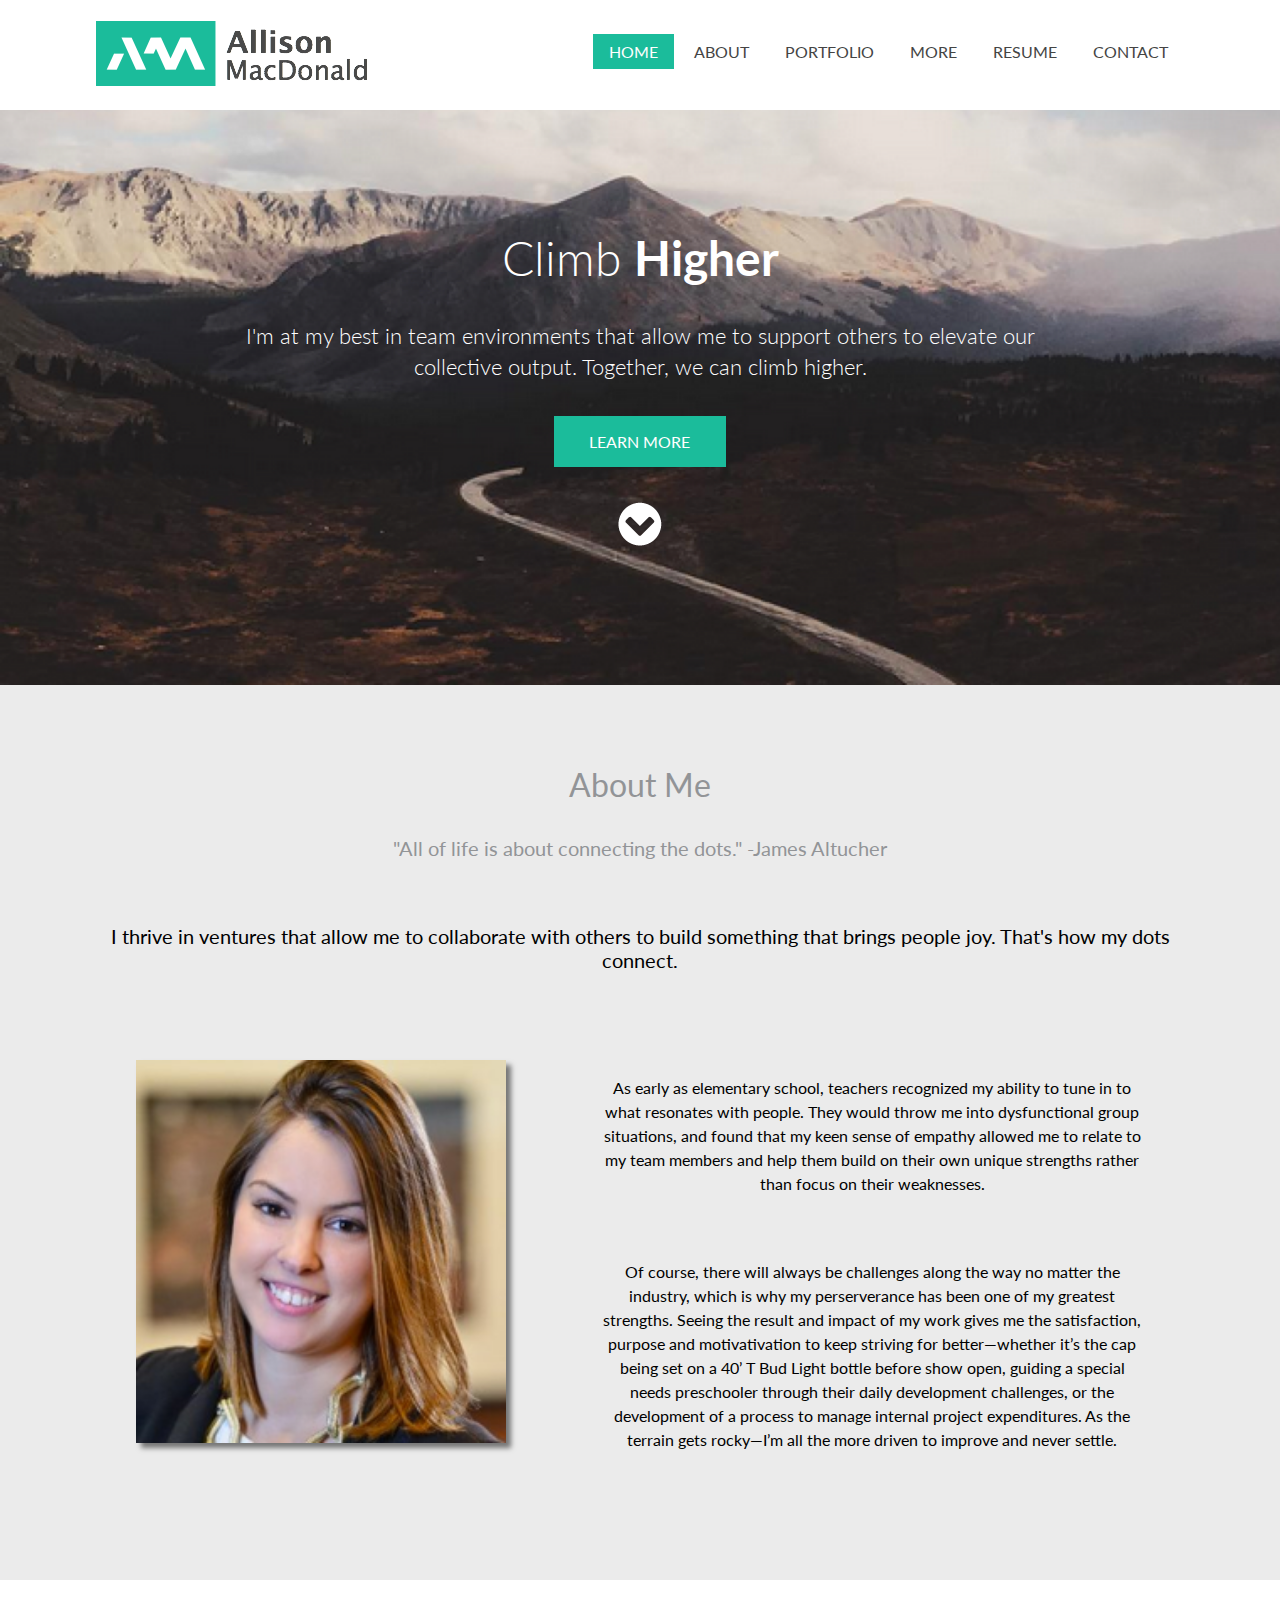
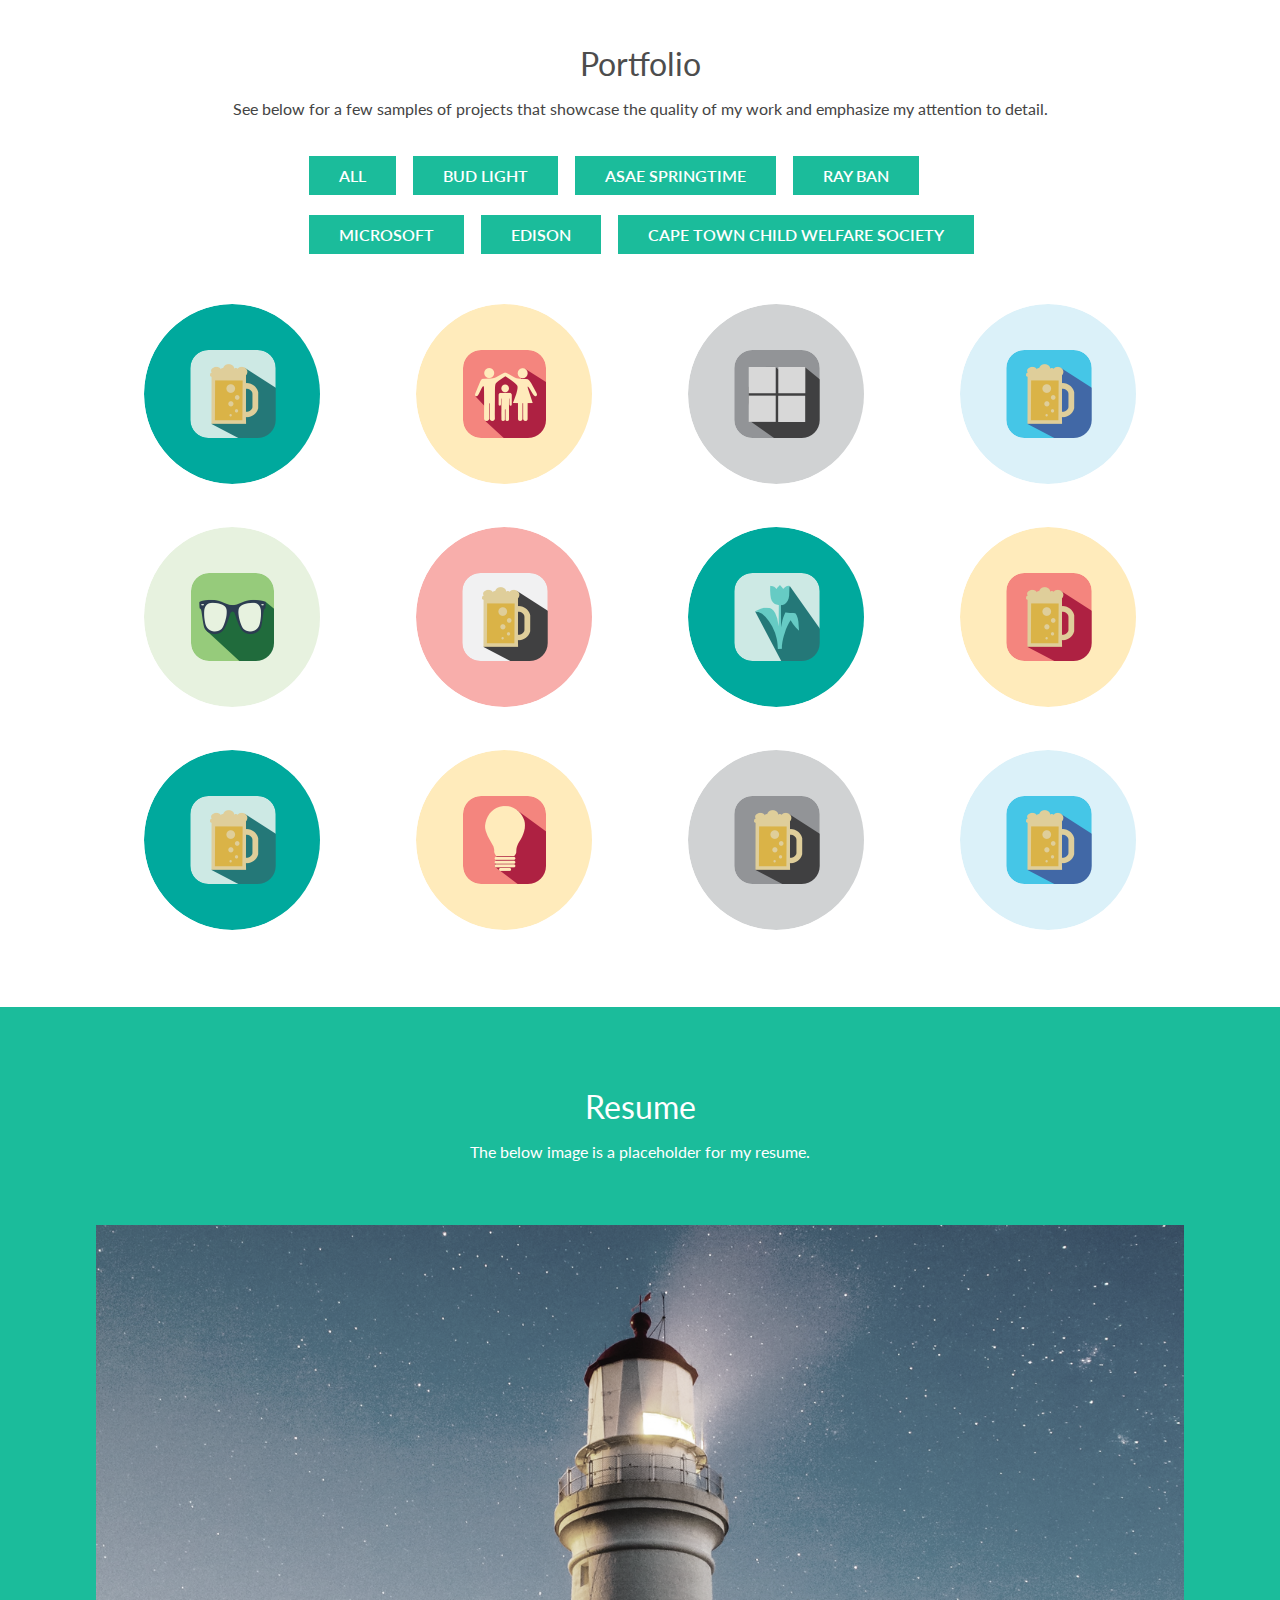
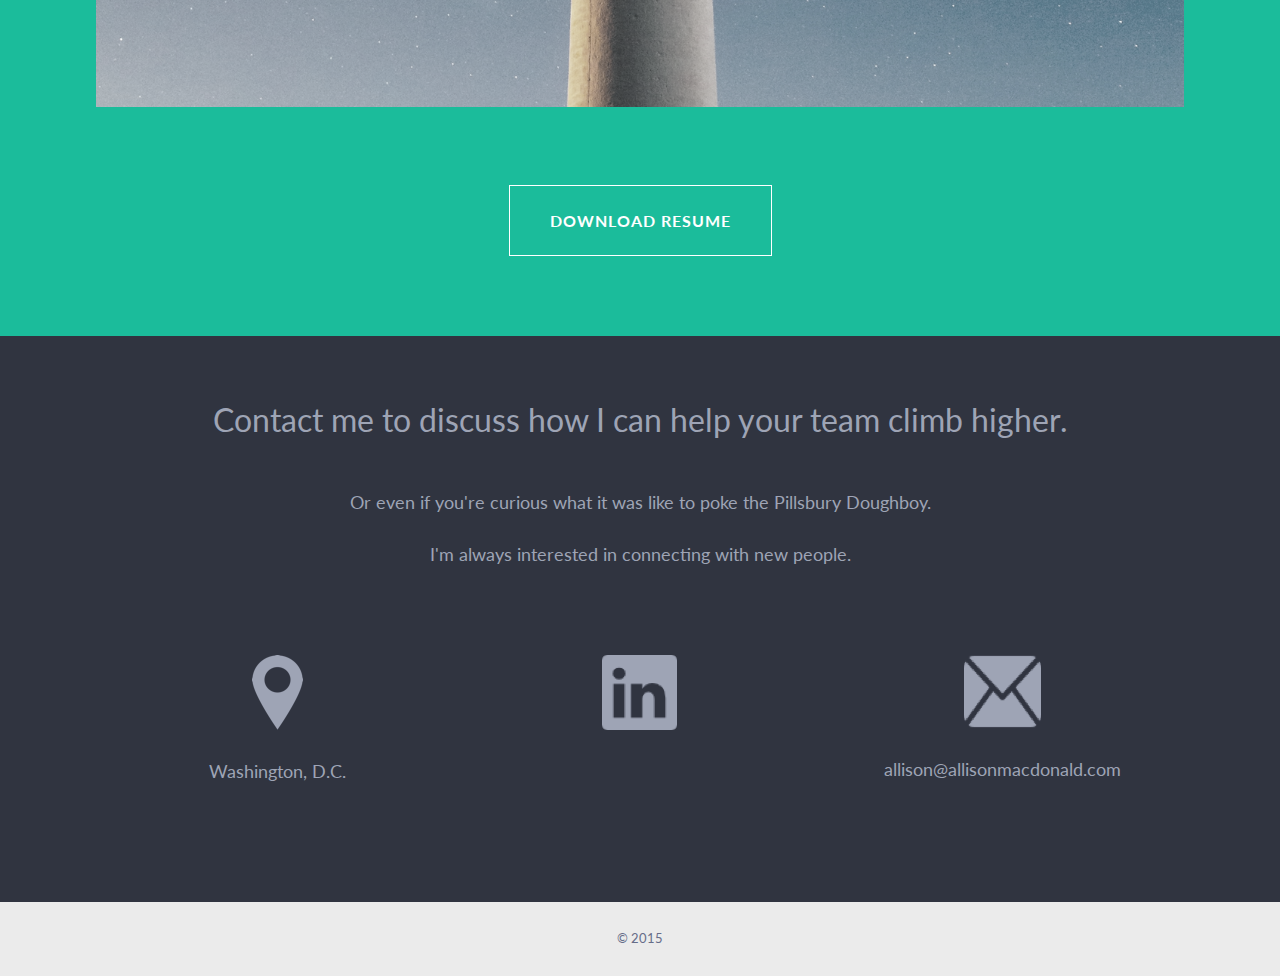
==== commit 0d1ca695: "new about me section" ====
--- a/home.html
+++ b/home.html
@@ -112,9 +112,10 @@
 							<div class="nav">
 								<ul>
 								   <li class="active"><a href="#home" class="scroll">Home</a></li>
+								   <li><a href="#about" class="scroll">About</a></li>
 								   <li><a href="#portfolio" class="scroll">Portfolio</a></li>
+								   <li><a href="#more" class="scroll">More</a></li>
 								   <li><a href="#resume" class="scroll">Resume</a></li>
-								   <li><a href="#about" class="scroll">About</a></li>
 								   <li><a href="#contact" class="scroll">Contact</a></li>
 								 <div class="clear"> </div>
 								 </ul>
@@ -131,8 +132,8 @@
 		<div class="wrap">
 				<!-- start-da-slider -->
 						<div class="da-slide">
-								<h2><span>Calm in the </span>Storm</h2>
-									<p>I'm at my best amidst a sea of chaos.  I focus on the details and manage projects to make sure they are always completed on time and under budget.</p>
+								<h2><span>Climb </span>Higher</h2>
+									<p>I'm at my best in team environments that allow me to support others to elevate our collective output.  Together, we can climb higher.</p>
 									<a href="#portfolio" class="da-link scroll">Learn  more</a>
 									<a href="#portfolio" class="scroll"><span class="da-img"> </span> </a>
 								</div>
@@ -141,6 +142,34 @@
 </div>
 <!-- end-slider -->
 
+<!-- start-about -->
+
+
+
+<div class="about" id="about">
+	<div class="wrap">
+		<h2>About Me</h2>
+		<p><span id="james_quote">"All of life is about connecting the dots." -James Altucher</span></p>
+		<p><span id="my_quote">I thrive in ventures that allow me to collaborate with others to build something that brings people joy.  That's how my dots connect.</span></p>
+
+		<div class="row">
+
+			<div class="about_col">
+					<img src="images/allison_headshot.png" class="post-person" style="box-shadow: 5px 5px 5px 0px rgba(0,0,0,0.50);">
+			</div>
+
+			<div class="wide_about_col">
+					<p>As early as elementary school, teachers recognized my ability to tune in to what resonates with people.  They would throw me into dysfunctional group situations, and found that my keen sense of empathy allowed me to relate to my team members and help them build on their own unique strengths rather than focus on their weaknesses.</p>
+					<p>Of course, there will always be challenges along the way no matter the industry, which is why my perserverance has been one of my greatest strengths.  Seeing the result and impact of my work gives me the satisfaction, purpose and motivativation to keep striving for better—whether it’s the cap being set on a 40’ T Bud Light bottle before show open, guiding a special needs preschooler through their daily development challenges, or the development of a process to manage internal project expenditures.  As the terrain gets rocky—I’m all the more driven to improve and never settle.</p>
+			</div>
+
+		</div>
+
+		<div class="clear"></div>
+	</div>
+</div>
+<!-- end-about -->
+
 <!-- start portfolio-->
 	<div class="wrap" id="portfolio">
 				<div class="main">
@@ -150,7 +179,8 @@
 						<div id="small-dialog1" class="mfp-hide">
 							<div class="pop_up">
 								<h2>Whatever, USA - Crested Butte, CO</h2>
-								<iframe class="video" width="560" height="315" src="https://www.youtube.com/embed/h-xl6UUszos" frameborder="0" allowfullscreen></iframe>
+								<iframe class="video" width="560" height="315" src="https://www.youtube.com/embed/h-xl6UUszos" frameborder="0" allowfullscreen></iframe></br>
+								<p class="para">As the lead Account Manager on the project, I directed an internal team of more than 10 members ranging from design, CAD detailing, graphics detailing, graphics production, fabrication, props, transportation, production management, account management and project management. With a budget of $2M, a labor crew of more than 50 and less than 3 days of install time we built the town of "Whatever USA" in Crested Butte, CO.</p>
 							</div>
 						</div>
 
@@ -174,7 +204,7 @@
 							<div class="pop_up">
 								<h2>Whatever, USA - Crested Butte, CO</h2>
 								<img src="images/photo_1.jpg" alt=""/>
-								<p class="para">Different! Sed ut perspiciatis unde omnis iste natus error sit voluptatem accusantium doloremque laudantium, totam rem aperiam, eaque ipsa quae ab illo inventore veritatis et quasi architecto beatae vitae dicta sunt explicabo. Nemo enim ipsam voluptatem quia voluptas sit aspernatur aut odit aut fugit, sed quia consequuntur magni dolores eos qui ratione voluptatem sequi nesciunt. Neque porro quisquam est, qui dolorem ipsum quia dolor sit amet.</p>
+								<p class="para">Two weeks prior to the event, the Hargrove team and crew arrived to build our scenery—everything from a 40’ T Bud Light bottle to a 16’ T neon lit boom box.  We soon learned the entire project was in jeopardy as the board of the town hadn’t approved hosting the event.  I partnered with our client to compose a Life Safety and Operations Plan, which the board ultimately cited as the main reason they voted in favor and the show went on.</p>
 							</div>
 						</div>
 
@@ -190,7 +220,7 @@
 							<div class="pop_up">
 								<h2>House of Whatever Super Bowl - Phoenix, AZ</h2>
 								<img src="images/photo2_BLSB.jpg" alt=""/>
-								<p class="para">Different! Sed ut perspiciatis unde omnis iste natus error sit voluptatem accusantium doloremque laudantium, totam rem aperiam, eaque ipsa quae ab illo inventore veritatis et quasi architecto beatae vitae dicta sunt explicabo. Nemo enim ipsam voluptatem quia voluptas sit aspernatur aut odit aut fugit, sed quia consequuntur magni dolores eos qui ratione voluptatem sequi nesciunt. Neque porro quisquam est, qui dolorem ipsum quia dolor sit amet.</p>
+								<p class="para">We transformed this abandoned parking lot into a playground for adults sponsored by Bud Light.  Over the course of three days, this space held 49 different experiences from concerts, to painting sessions with Shaquille O’Neal, to a Super Fry station where Super Heroes made fried Oreos.  I managed the team responsible for meeting the strict permitting requirements surrounding the Super Bowl.  We were one of the only setups in the area that didn’t get shut down at some point due to permitting issues.</p>
 							</div>
 						</div>
 
@@ -213,7 +243,7 @@
 							<div class="pop_up">
 								<h2>House of Whatever Super Bowl - Phoenix, AZ</h2>
 								<img src="images/photo3_BLSB.jpg" alt=""/>
-								<p class="para">Different! Sed ut perspiciatis unde omnis iste natus error sit voluptatem accusantium doloremque laudantium, totam rem aperiam, eaque ipsa quae ab illo inventore veritatis et quasi architecto beatae vitae dicta sunt explicabo. Nemo enim ipsam voluptatem quia voluptas sit aspernatur aut odit aut fugit, sed quia consequuntur magni dolores eos qui ratione voluptatem sequi nesciunt. Neque porro quisquam est, qui dolorem ipsum quia dolor sit amet.</p>
+								<p class="para">In less than 24 hours, we rebuilt the entire space that the Kongos and Nikki Minaj performed on during the first night, for Diplo to perform the next night.</p>
 							</div>
 						</div>
 
@@ -229,7 +259,7 @@
 							<div class="pop_up">
 								<h2>House of Whatever Tour</h2>
 								<img src="images/photo5_BLhouse.jpg" alt=""/>
-								<p class="para">Different! Sed ut perspiciatis unde omnis iste natus error sit voluptatem accusantium doloremque laudantium, totam rem aperiam, eaque ipsa quae ab illo inventore veritatis et quasi architecto beatae vitae dicta sunt explicabo. Nemo enim ipsam voluptatem quia voluptas sit aspernatur aut odit aut fugit, sed quia consequuntur magni dolores eos qui ratione voluptatem sequi nesciunt. Neque porro quisquam est, qui dolorem ipsum quia dolor sit amet.</p>
+								<p class="para">We repurposed some of the elements from the House of Whatever into a scalable pop-up activation that could meet millennials at places they gravitate toward.  This set toured to Stagecoach, Hangouts Festival, CMA Festival, X Games, EDC New York, EDC Vegas and Lollapalooza.  At each stop, the pop-up was re-branded to keep in line with the Festival’s requirements and theme.</p>
 							</div>
 						</div>
 
@@ -248,7 +278,7 @@
 					<div class="clear"> </div>
 					<div class="container">
 						<h2>Portfolio</h2>
-						<p>Here are a few samples that showcase the quality of my work which emphasize my attention to detail.</p>
+						<p>See below for a few samples of projects that showcase the quality of my work and emphasize my attention to detail.</p>
 					<ul id="filters" class="clearfix">
 						<li><span class="filter active" data-filter="bud asae ray micro edi cape">All</span></li>
 						<li><span class="filter" data-filter="bud">Bud Light</span></li>
@@ -515,103 +545,19 @@
 </div>
 <!-- end resume -->
 
-<!-- start-about -->
-
-<div class="about" id="about">
-	<div class="wrap">
-	<h2>About ME</h2>
-	<p>Lorem Ipsum is simply dummy text of the printing and typesetting industry.</p>
-		<div class="about-grids">
-
-			<!-- first pic
-			<div class="grid">
-				<div class="dc_zoom_css">
-				<span class="roll_css6">
-					<div class="social">
-						<ul>
-							<li><a class="sharefacebook" href="#"> </a> </li>
-							<li><a class="sharetwitter" href="#"> </a> </li>
-							<li><a class="sharetgoogle" href="#"> </a> </li>
-							<li><a class="sharedrible" href="#"> </a> </li>
-							<div class="clear"> </div>
-						</ul>
-					</div>
-				</span>
-				<img class="post-person" src="images/img1.jpg">
-				</div>
-				<div class="desc">
-					<h3>Lorem Ipsum is Simply</h3>
-					<p>project manager</p>
-					<p>Lorem Ipsum is simply dummy text of the printing and typesetting industry.Sed ut perspiciatis unde omnis iste natus error sit voluptatem,Sed ut perspiciatis unde omnis iste natus error sit voluptatem.</p>
-				</div>
-
-			</div>    -->
-
-			<div class="grid">
-				<div class="row" style="box-shadow: 2px 3px 4px 0px rgba(0,0,0,0.50);">
-					<div class="dc_zoom_css">
-						<span class="roll_css6">
-						<!-- hover social
-						<div class="social">
-							<ul>
-								<li><a class="sharefacebook" href="#"> </a> </li>
-								<li><a class="sharetwitter" href="#"> </a> </li>
-								<li><a class="sharetgoogle" href="#"> </a> </li>
-								<li><a class="sharedrible" href="#"> </a> </li>
-								<div class="clear"> </div>
-							</ul>
-						</div>  -->
-						</span>
-						<img class="post-person" src="images/allison_headshot.png">
-					</div>
-					<div class="desc">
-						<h3>Allison</h3>
-						<p>project manager</p>
-						<p>Lorem Ipsum is simply dummy text of the printing and typesetting industry.Sed ut perspiciatis unde omnis iste natus error sit voluptatem,Sed ut perspiciatis unde omnis iste natus error sit voluptatem.</p>
-					</div>
-				</div> <!-- row -->
-			</div>
-
-		<!-- third pic
-			<div class="grid">
-				<div class="dc_zoom_css">
-				<span class="roll_css6">
-					<div class="social">
-						<ul>
-							<li><a class="sharefacebook" href="#"> </a> </li>
-							<li><a class="sharetwitter" href="#"> </a> </li>
-							<li><a class="sharetgoogle" href="#"> </a> </li>
-							<li><a class="sharedrible" href="#"> </a> </li>
-							<div class="clear"> </div>
-						</ul>
-					</div>
-				</span>
-				<img class="post-person" src="images/img3.jpg">
-				</div>
-				<div class="desc">
-					<h3>Lorem Ipsum is Simply</h3>
-					<p>project manager</p>
-					<p>Lorem Ipsum is simply dummy text of the printing and typesetting industry.Sed ut perspiciatis unde omnis iste natus error sit voluptatem,Sed ut perspiciatis unde omnis iste natus error sit voluptatem.</p>
-				</div>
-			</div>  -->
-
-			<div class="clear"> </div>
-		</div>
-	</div>
-</div>
-<!-- end-about -->
+
 
 <!-- start contact -->
 <div class="contact" id="contact">
 	<div class="wrap">
-		<h2>Contact Me</h2>
-		<h4>Lorem Ipsum is simply dummy text of the printing and typesetting industry.</h4>
+		<h2>Contact me to discuss how I can help your team climb higher.</h2>
+		<p>Or even if you're curious what it was like to poke the Pillsbury Doughboy.</p><p>I'm always interested in connecting with new people.</p>
 
 		<div class="row">
 
 			<div class="custom_col">
 					<img src="images/contact_icon1.png" class="contact-icons">
-					<p> Milky Way, Earth</p>
+					<p>Washington, D.C.</p>
 			</div>
 
 			<div class="custom_col">
@@ -620,7 +566,7 @@
 
 			<div class="custom_col">
 					<img src="images/contact_icon3.png" class="contact-icons">
-					<p>allison@example.com</p>
+					<p>allison@allisonmacdonald.com</p>
 			</div>
 
 		</div>
--- a/css/style.css
+++ b/css/style.css
@@ -104,6 +104,43 @@
 	padding-bottom: 120px;
 }
 
+.wide_col {
+	width: 66.66%;
+	margin: auto;
+	float: right;
+	padding-top: 90px;
+	padding-bottom: 120px;
+}
+
+.about_col {
+	width: 34%;
+	margin:	auto;
+	float: left;
+	padding-top: 40px;
+	padding-bottom: 0px;
+	padding-left: 40px;
+}
+
+.wide_about_col {
+	width: 50%;
+	margin: auto;
+	float: right;
+	padding-top: 40px;
+	padding-bottom: 0px;
+	padding-right: 40px;
+	line-height: 1.5;
+}
+
+#james_quote {
+	font-size: 20px;
+	color: #929497;
+}
+
+#my_quote {
+	font-size: 20px;
+	color: #000;
+}
+
 .contact-icons {
 	max-width: 100%;
 	margin:	auto;
@@ -113,7 +150,7 @@
 /************end-nav***********/
 /* start slider */
 .slider_bg{
-	background:  url('../images/lighthouse.png') no-repeat;
+	background:  url('../images/mountain_road.png') no-repeat;
 	background-size: 100% 100%;
 }
 .da-slide {
@@ -317,14 +354,15 @@
 	padding: 5em 0em;
 }
 .about h2{
-	color:#4A4A4A;
+	color:#929497;
 	font-size:2em;
 	padding-bottom: 0.5em;
 }
 .about p{
-	color:#4A4A4A;
+	color:#000;
 	font-size:1em;
-	padding-bottom: 4em;
+	padding-bottom: 3em;
+	padding-top: 1em;
 }
 .about-grids
 {
@@ -1208,3 +1246,4 @@
 	margin-left: 50px;
 }
 }
+
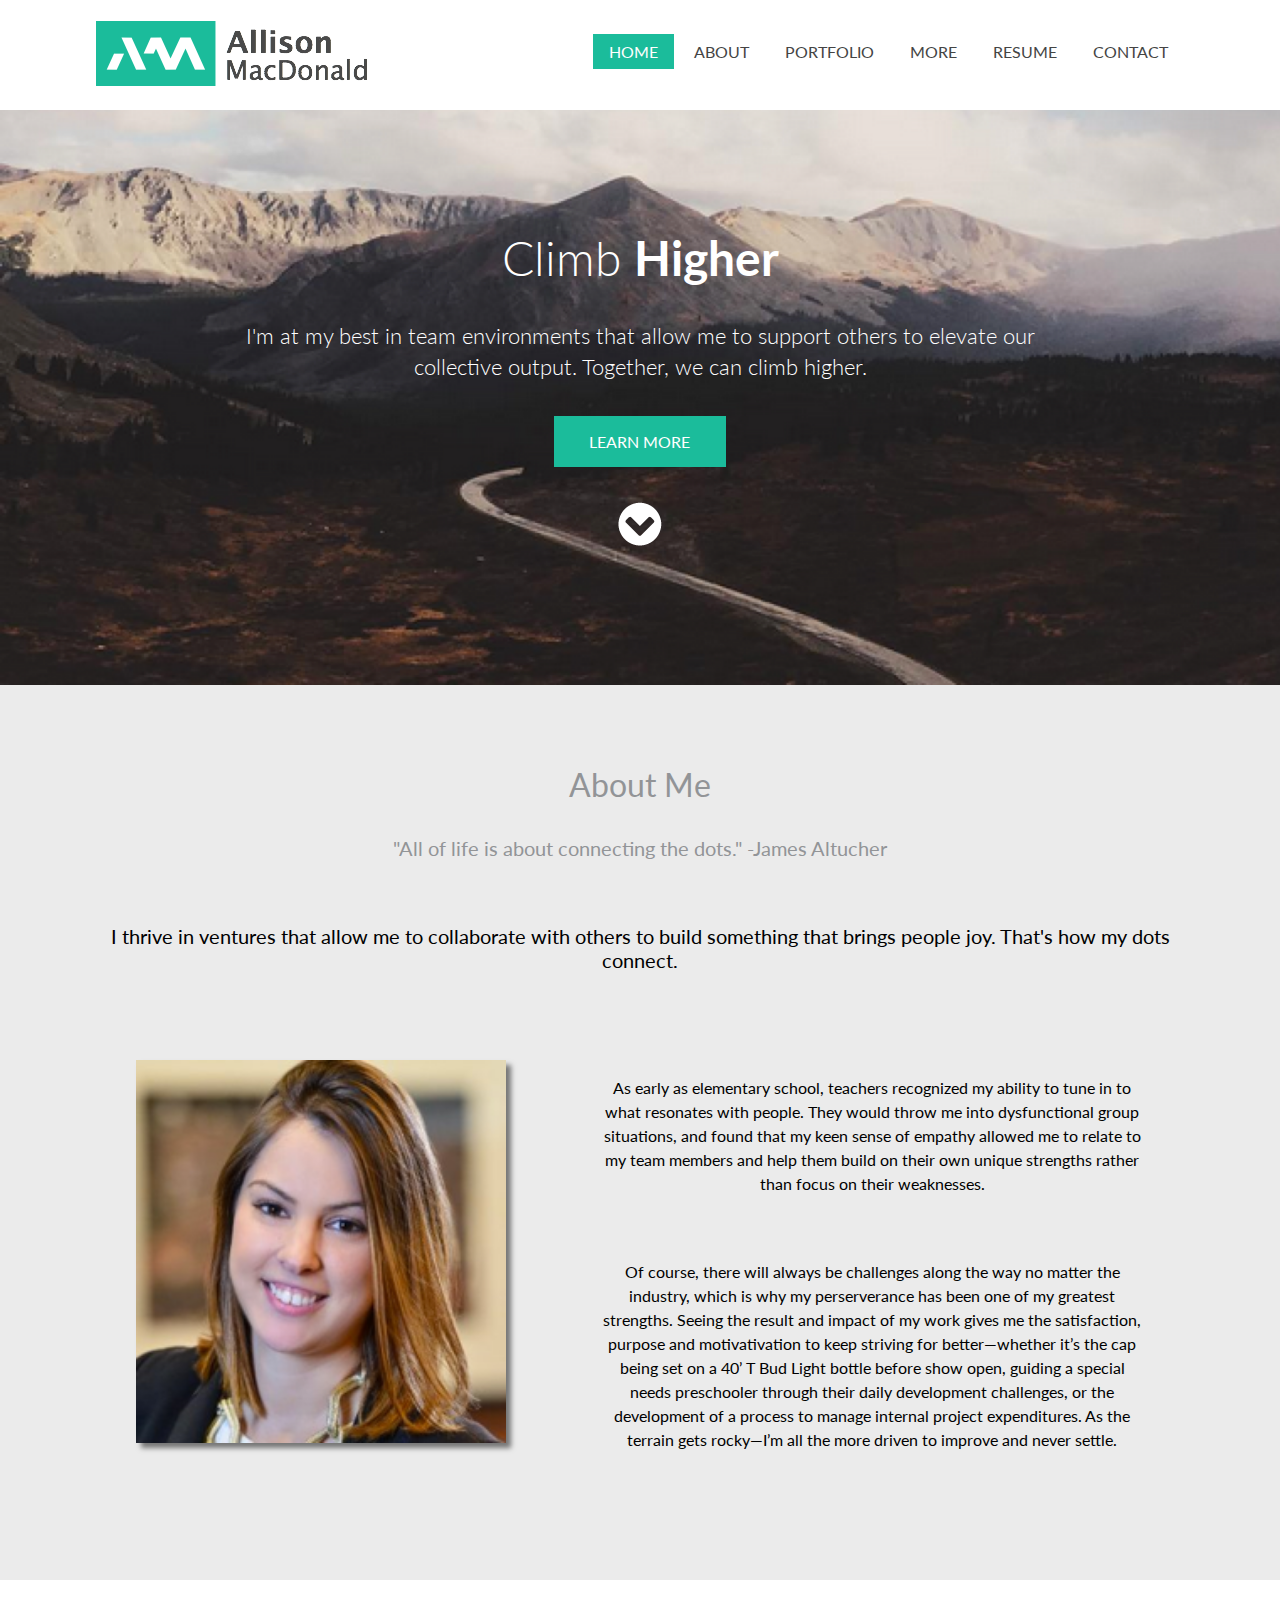
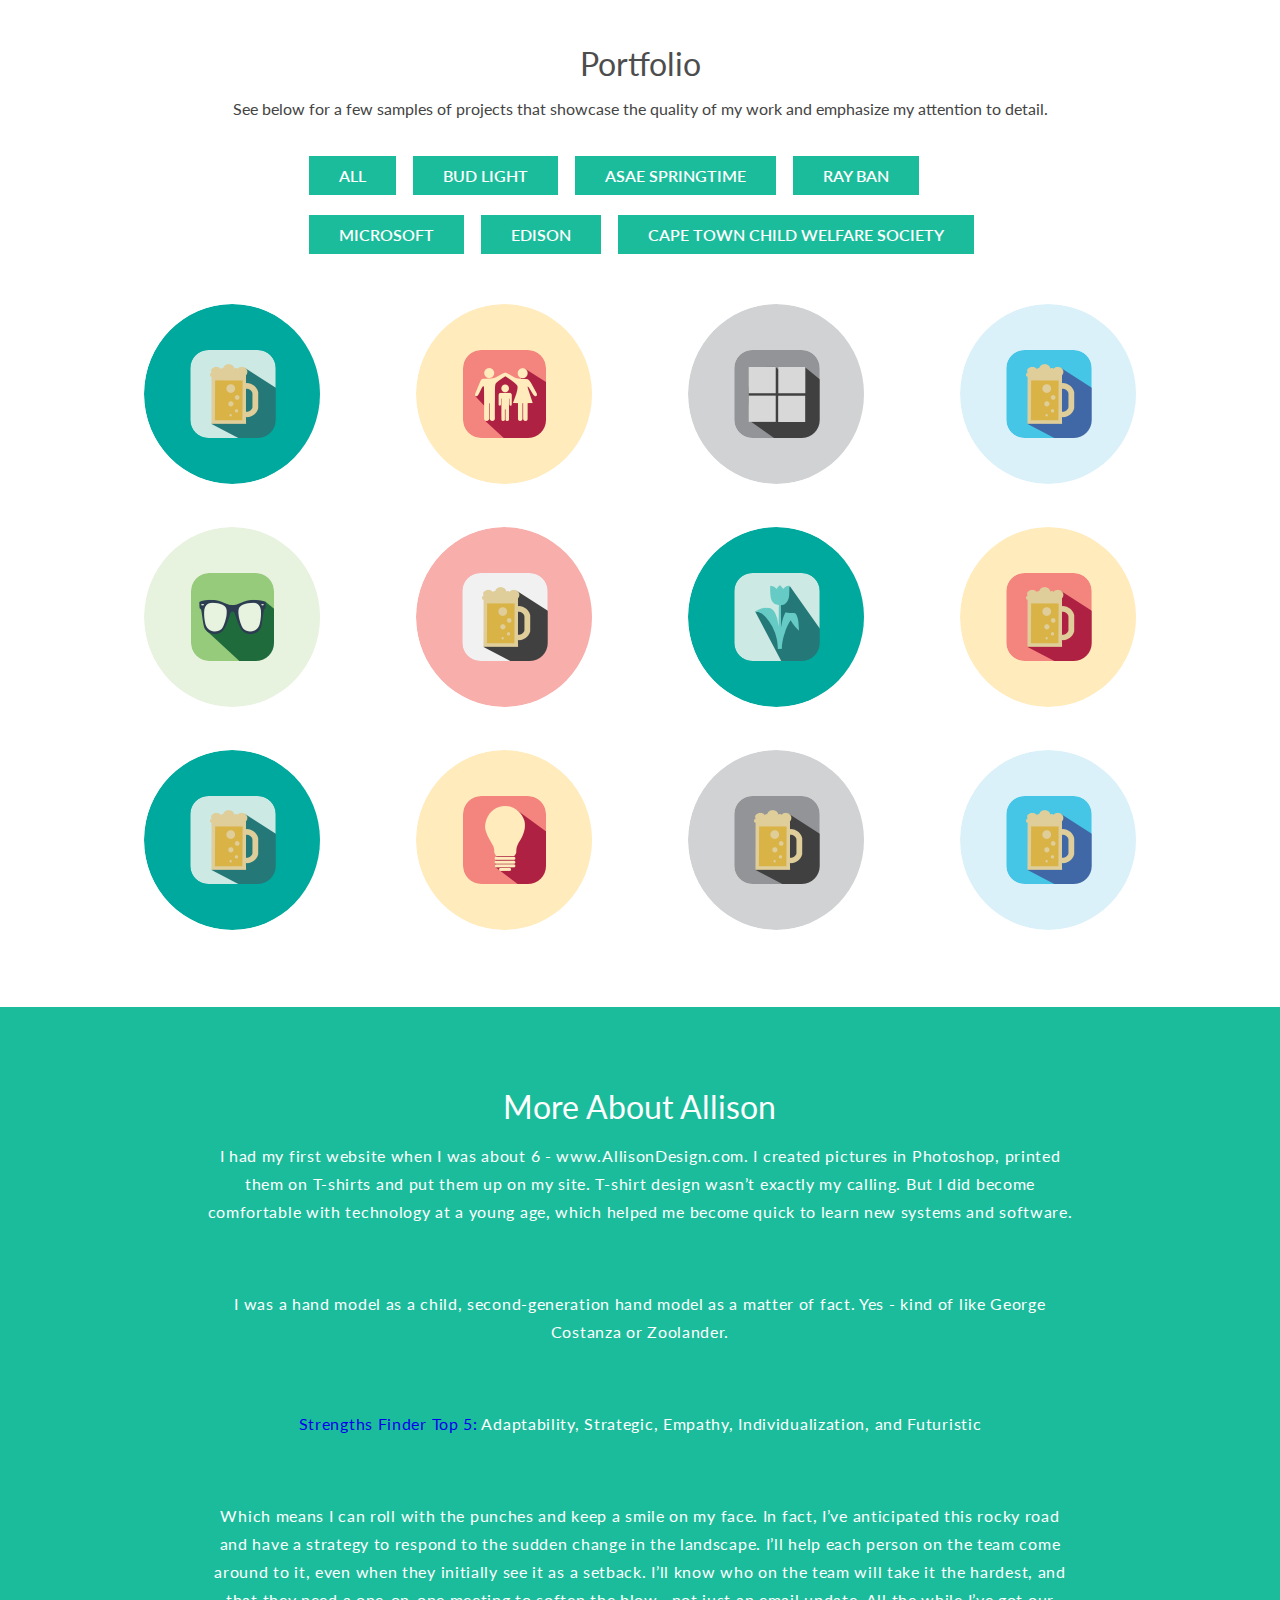
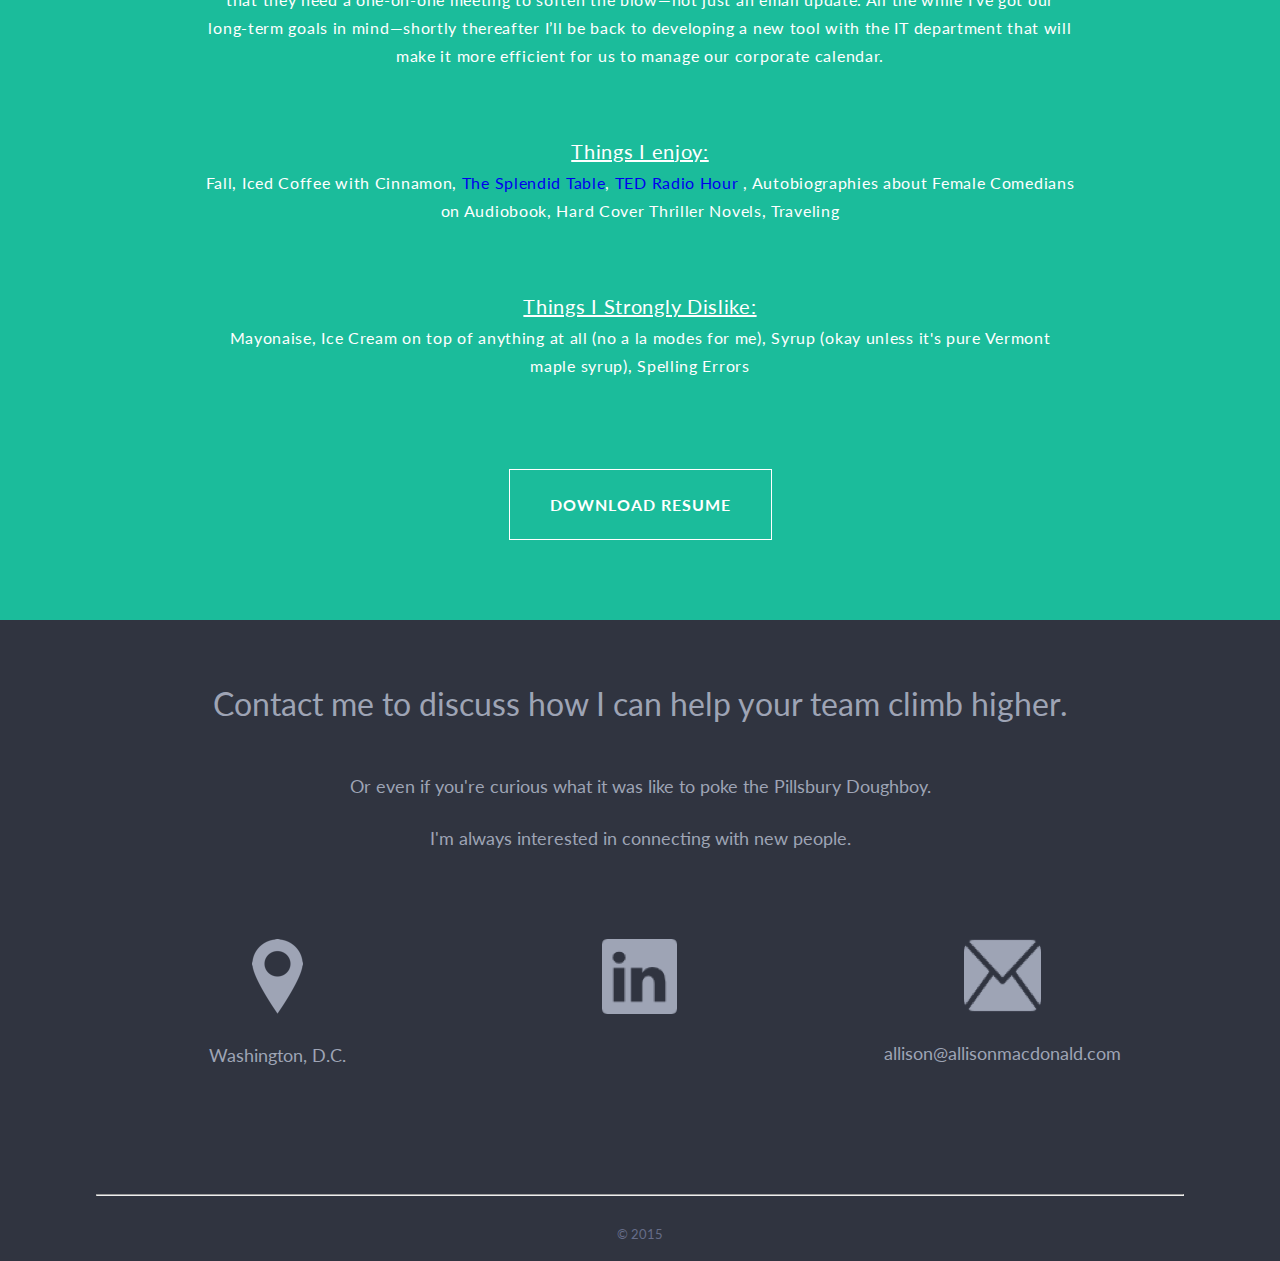
==== commit 1f0e5832: "added more about me section" ====
--- a/home.html
+++ b/home.html
@@ -529,17 +529,35 @@
 </div>
 <!-- End-gallery -->
 
+<!-- Start More -->
+
+
+
+<!-- end More -->
+
 <!-- start resume -->
-<div class="resume" id="resume">
+<div class="resume" id="more">
 	<div class="wrap">
-		<h2>Resume</h2>
-		<p>The below image is a placeholder for my resume.</p>
+		<div class="more">
+			<h2>More About Allison</h2>
+			<p>I had my first website when I was about 6 - www.AllisonDesign.com.  I created pictures in Photoshop, printed them on T-shirts and put them up on my site.  T-shirt design wasn’t exactly my calling.  But I did become comfortable with technology at a young age, which helped me become quick to learn new systems and software.</p>
+
+			<p>I was a hand model as a child, second-generation hand model as a matter of fact.  Yes - kind of like George Costanza or Zoolander.</p>
+
+			<p><a href="http://www.strengthsfinder.com/home.aspx" target="_blank">Strengths Finder Top 5:</a> Adaptability, Strategic, Empathy, Individualization, and Futuristic</p>
+
+			<p>Which means I can roll with the punches and keep a smile on my face.  In fact, I’ve anticipated this rocky road and have a strategy to respond to the sudden change in the landscape.  I’ll help each person on the team come around to it, even when they initially see it as a setback.  I’ll know who on the team will take it the hardest, and that they need a one-on-one meeting to soften the blow—not just an email update.  All the while I’ve got our long-term goals in mind—shortly thereafter I’ll be back to developing a new tool with the IT department that will make it more efficient for us to manage our corporate calendar.</p>
+
+			<p><span class="resume_blurb">Things I enjoy:</span></br>Fall, Iced Coffee with Cinnamon, <a href="http://www.splendidtable.org/" target="_blank">The Splendid Table</a>, <a href="http://www.npr.org/programs/ted-radio-hour/" target="_blank">TED Radio Hour</a> , Autobiographies about Female Comedians on Audiobook, Hard Cover Thriller Novels, Traveling</p>
+
+			<p><span class="resume_blurb">Things I Strongly Dislike:</span></br>Mayonaise, Ice Cream on top of anything at all (no a la modes for me), Syrup (okay unless it's pure Vermont maple syrup), Spelling Errors</p>
+		</div>
+
 		<div class="about-grids">
 
-			<img src="images/lighthouse.png" />
 			<div class="clear"> </div>
 
-			<a href="images/AllisonMacDonaldResume.pdf" target="_blank" class="ignite-btn">Download Resume</a>
+			<a href="images/AllisonMacDonaldResume.pdf" id="resume" target="_blank" class="ignite-btn">Download Resume</a>
 		</div>
 	</div>
 </div>
@@ -572,6 +590,11 @@
 		</div>
 
 		<div class="clear"></div>
+
+		<hr style="color: #666D89;">
+
+		</br>
+
 	</div>
 </div>
  <!-- end contact -->
--- a/css/style.css
+++ b/css/style.css
@@ -86,7 +86,7 @@
 	text-transform: uppercase;
 	font-weight: bold;
 	letter-spacing: 1px;
-	margin-top: 75px;
+	margin-top: 25px;
 }
 
 .ignite-btn:hover, .ignite-btn:focus {
@@ -307,6 +307,18 @@
 	color:#fff;
 	font-size:1em;
 	padding-bottom: 4em;
+	letter-spacing: .7px;
+	line-height: 1.75;
+}
+
+.resume_blurb {
+	font-size: 20px;
+	text-decoration: underline;
+}
+
+.more {
+	width: 80%;
+	margin: auto;
 }
 
 /**********about-style**********/
@@ -550,8 +562,8 @@
 }
 /*--footer--*/
 .footer-bottom {
-	padding: 25px 0;
-	background: #EBEBEB;
+	padding-bottom: 15px;
+	background: #303440;
 }
 .copy p {
 	color: #666D89;
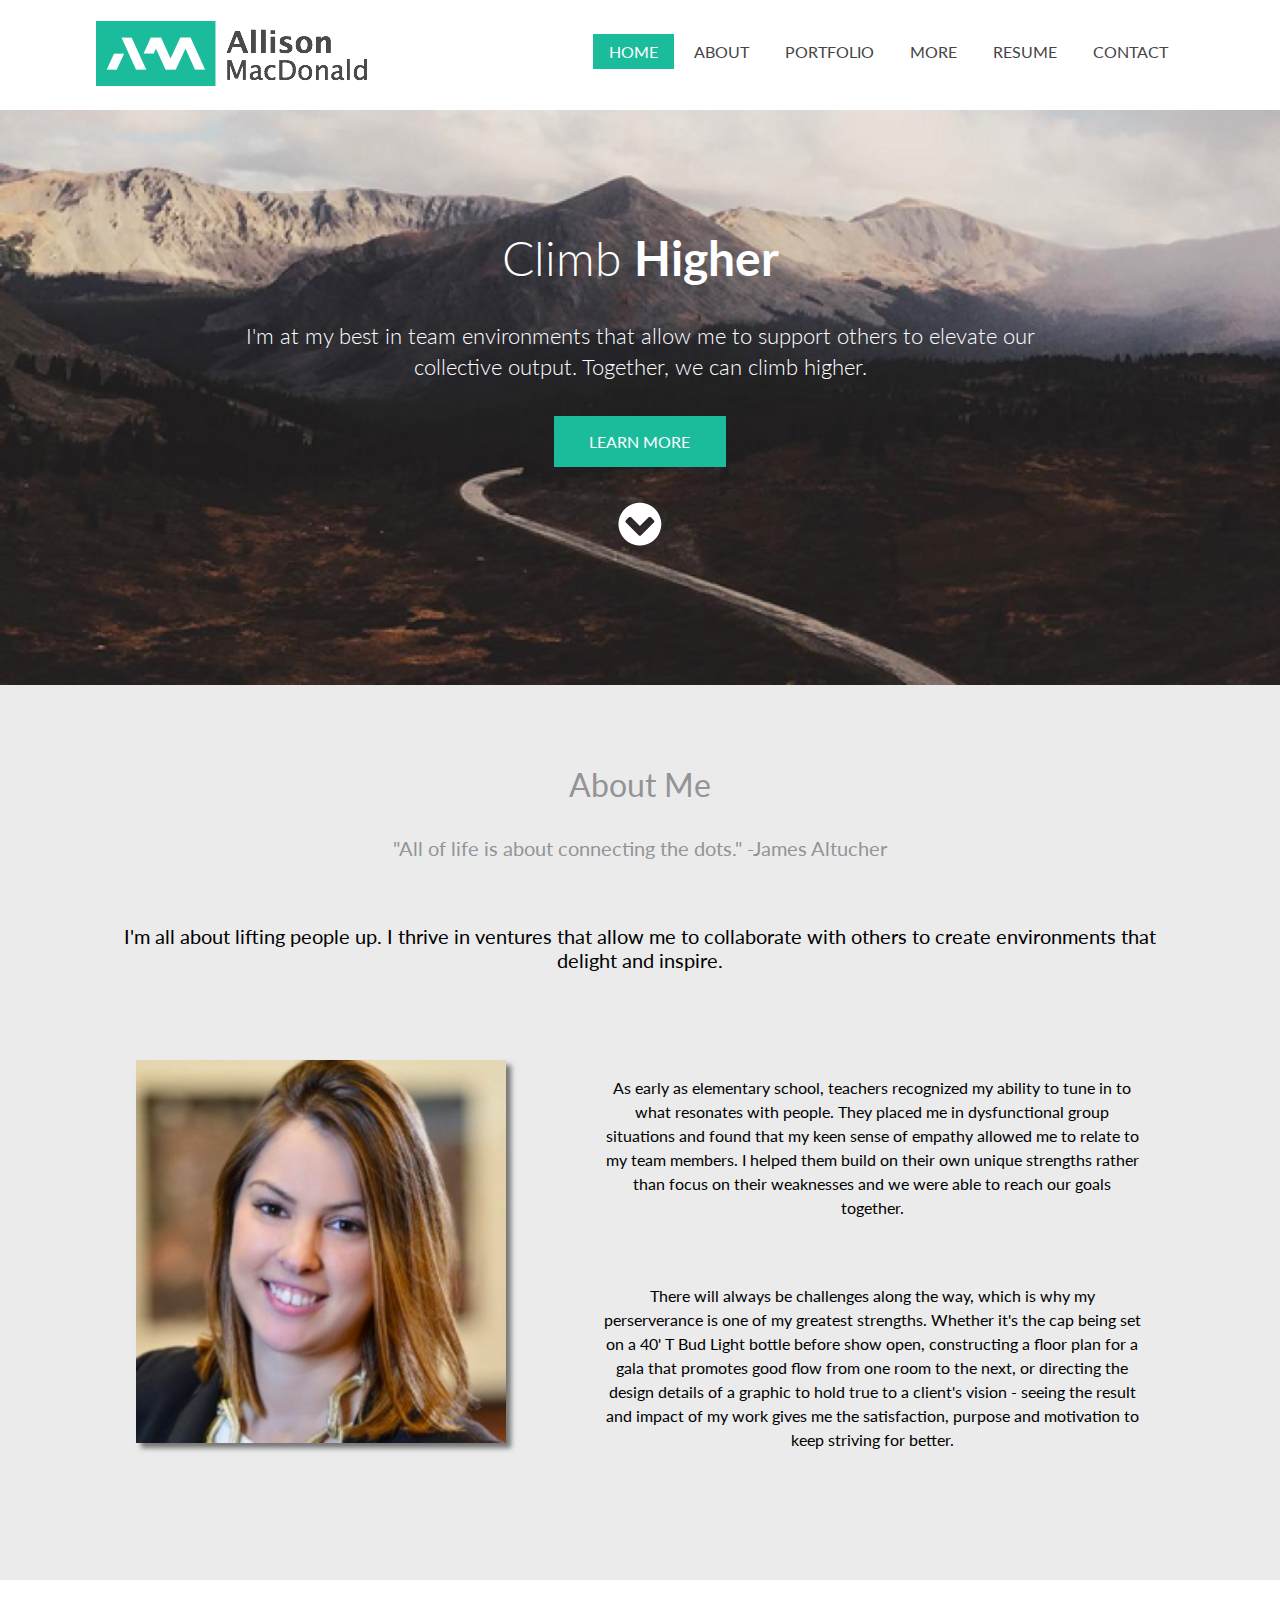
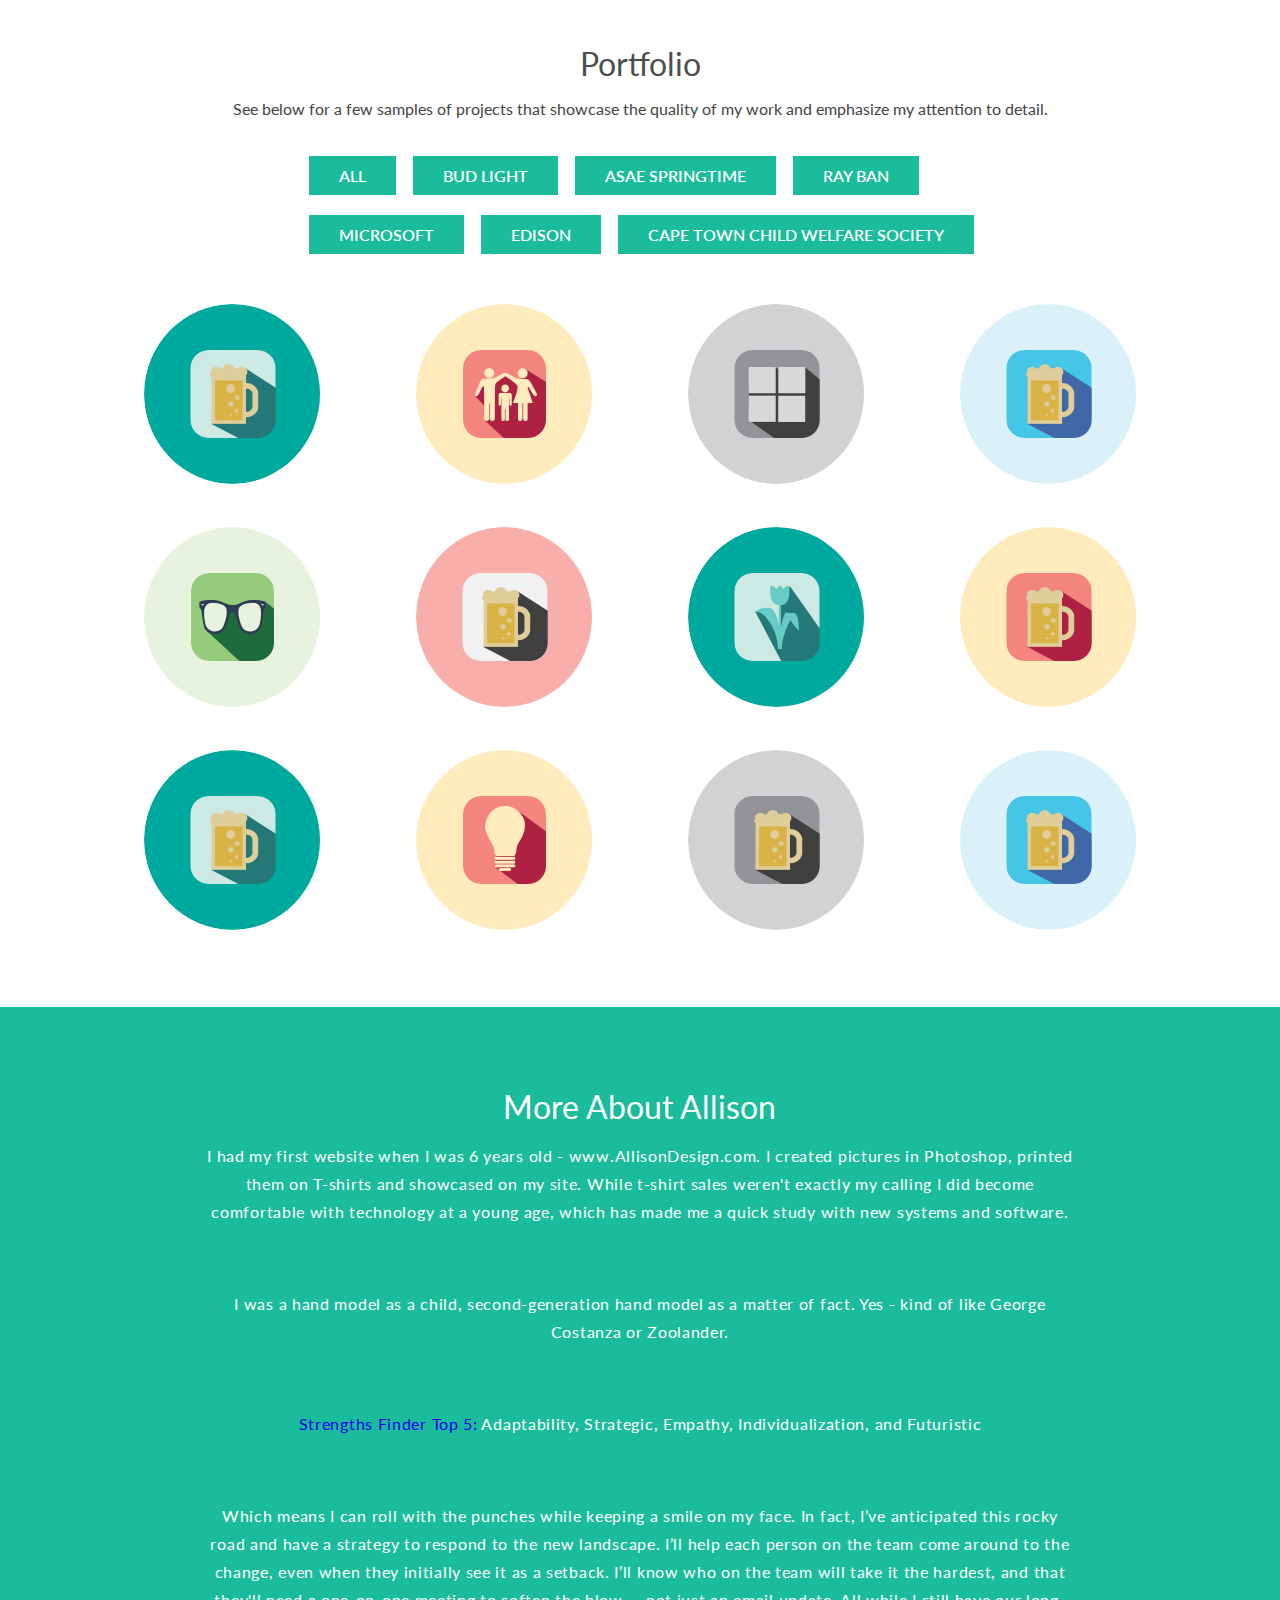
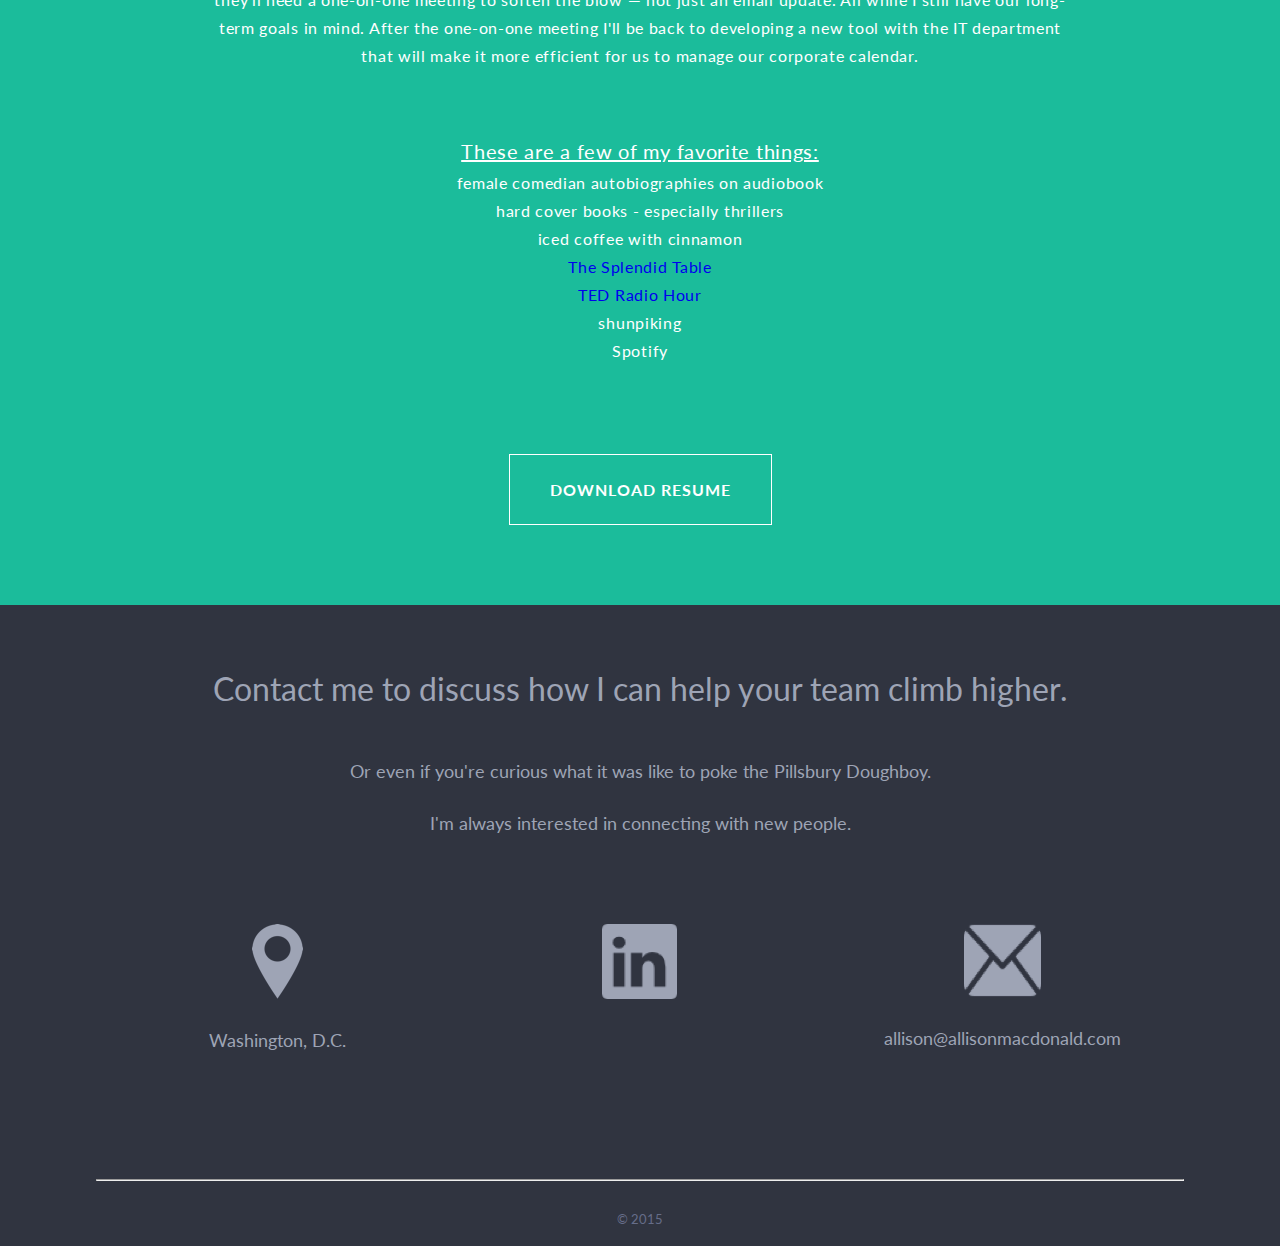
==== commit f198b9ba: "changed copy, pic sizes" ====
--- a/home.html
+++ b/home.html
@@ -134,8 +134,8 @@
 						<div class="da-slide">
 								<h2><span>Climb </span>Higher</h2>
 									<p>I'm at my best in team environments that allow me to support others to elevate our collective output.  Together, we can climb higher.</p>
-									<a href="#portfolio" class="da-link scroll">Learn  more</a>
-									<a href="#portfolio" class="scroll"><span class="da-img"> </span> </a>
+									<a href="#about" class="da-link scroll">Learn  more</a>
+									<a href="#about" class="scroll"><span class="da-img"> </span> </a>
 								</div>
 				<!-- //End-da-slider -->
 		</div>
@@ -150,7 +150,7 @@
 	<div class="wrap">
 		<h2>About Me</h2>
 		<p><span id="james_quote">"All of life is about connecting the dots." -James Altucher</span></p>
-		<p><span id="my_quote">I thrive in ventures that allow me to collaborate with others to build something that brings people joy.  That's how my dots connect.</span></p>
+		<p><span id="my_quote">I'm all about lifting people up.  I thrive in ventures that allow me to collaborate with others to create environments that delight and inspire.</span></p>
 
 		<div class="row">
 
@@ -159,8 +159,8 @@
 			</div>
 
 			<div class="wide_about_col">
-					<p>As early as elementary school, teachers recognized my ability to tune in to what resonates with people.  They would throw me into dysfunctional group situations, and found that my keen sense of empathy allowed me to relate to my team members and help them build on their own unique strengths rather than focus on their weaknesses.</p>
-					<p>Of course, there will always be challenges along the way no matter the industry, which is why my perserverance has been one of my greatest strengths.  Seeing the result and impact of my work gives me the satisfaction, purpose and motivativation to keep striving for better—whether it’s the cap being set on a 40’ T Bud Light bottle before show open, guiding a special needs preschooler through their daily development challenges, or the development of a process to manage internal project expenditures.  As the terrain gets rocky—I’m all the more driven to improve and never settle.</p>
+					<p>As early as elementary school, teachers recognized my ability to tune in to what resonates with people.  They placed me in dysfunctional group situations and found that my keen sense of empathy allowed me to relate to my team members. I helped them build on their own unique strengths rather than focus on their weaknesses and we were able to reach our goals together.</p>
+					<p>There will always be challenges along the way, which is why my perserverance is one of my greatest strengths.  Whether it's the cap being set on a 40' T Bud Light bottle before show open, constructing a floor plan for a gala that promotes good flow from one room to the next, or directing the design details of a graphic to hold true to a client's vision - seeing the result and impact of my work gives me the satisfaction, purpose and motivation to keep striving for better.</p>
 			</div>
 
 		</div>
@@ -186,17 +186,17 @@
 
 						<div id="small-dialog2" class="mfp-hide">
 							<div class="pop_up">
-								<h2>Cape Town Child Welfare Society</h2>
+								<h2>Cape Town Child Welfare Society - Cape Town, South Africa</h2>
 								<img src="images/photo12_capetown.jpg" alt=""/>
-								<p class="para">Different! Sed ut perspiciatis unde omnis iste natus error sit voluptatem accusantium doloremque laudantium, totam rem aperiam, eaque ipsa quae ab illo inventore veritatis et quasi architecto beatae vitae dicta sunt explicabo. Nemo enim ipsam voluptatem quia voluptas sit aspernatur aut odit aut fugit, sed quia consequuntur magni dolores eos qui ratione voluptatem sequi nesciunt. Neque porro quisquam est, qui dolorem ipsum quia dolor sit amet.</p>
+								<p class="para">While assigned to the Community Development department, I saw that a decline in donor retention had caused such a significant lack of funding they’d shut down some of their most valuable programs.  Many donors complained they weren’t informed about where their money went.  I requested to be assigned to both Marketing & Funding and Community Development to help solve this problem.  Within my 3 month term, I facilitated the design and implementation of a quarterly newsletter featuring stories about current programs, quotes from community members and profiles of employees.</p>
 							</div>
 						</div>
 
 						<div id="small-dialog3" class="mfp-hide">
 							<div class="pop_up">
-								<h2>Microsoft Worldwide Partner Conference</h2>
+								<h2>Microsoft Worldwide Partner Conference - The Newseum, Washington, D.C.</h2>
 								<img src="images/photo9_microsoft.jpg" alt=""/>
-								<p class="para">Different! Sed ut perspiciatis unde omnis iste natus error sit voluptatem accusantium doloremque laudantium, totam rem aperiam, eaque ipsa quae ab illo inventore veritatis et quasi architecto beatae vitae dicta sunt explicabo. Nemo enim ipsam voluptatem quia voluptas sit aspernatur aut odit aut fugit, sed quia consequuntur magni dolores eos qui ratione voluptatem sequi nesciunt. Neque porro quisquam est, qui dolorem ipsum quia dolor sit amet.</p>
+								<p class="para"></p>
 							</div>
 						</div>
 
@@ -210,9 +210,9 @@
 
 						<div id="small-dialog5" class="mfp-hide">
 							<div class="pop_up">
-								<h2>Ray Ban REMIX - Gansvoort Plaza, New York, NY</h2>
+								<h2>Ray Ban REMIX - Gansevoort Plaza, New York, NY</h2>
 								<img src="images/photo8_rayban.jpg" alt=""/>
-								<p class="para">Different! Sed ut perspiciatis unde omnis iste natus error sit voluptatem accusantium doloremque laudantium, totam rem aperiam, eaque ipsa quae ab illo inventore veritatis et quasi architecto beatae vitae dicta sunt explicabo. Nemo enim ipsam voluptatem quia voluptas sit aspernatur aut odit aut fugit, sed quia consequuntur magni dolores eos qui ratione voluptatem sequi nesciunt. Neque porro quisquam est, qui dolorem ipsum quia dolor sit amet.</p>
+								<p class="para"></p>
 							</div>
 						</div>
 
@@ -220,15 +220,15 @@
 							<div class="pop_up">
 								<h2>House of Whatever Super Bowl - Phoenix, AZ</h2>
 								<img src="images/photo2_BLSB.jpg" alt=""/>
-								<p class="para">We transformed this abandoned parking lot into a playground for adults sponsored by Bud Light.  Over the course of three days, this space held 49 different experiences from concerts, to painting sessions with Shaquille O’Neal, to a Super Fry station where Super Heroes made fried Oreos.  I managed the team responsible for meeting the strict permitting requirements surrounding the Super Bowl.  We were one of the only setups in the area that didn’t get shut down at some point due to permitting issues.</p>
+								<p class="para">We transformed this abandoned parking lot into a playground for adults sponsored by Bud Light.  Over the course of three days, this space held 49 different experiences from concerts, to painting sessions with Shaquille O’Neal, to a Super Fry station where Super Heroes made fried Oreos.  I managed the team responsible for ensuring we met the strict permitting requirements surrounding the Super Bowl.  We were one of the only setups in the area that didn’t get shut down at some point due to permitting issues.</p>
 							</div>
 						</div>
 
 						<div id="small-dialog7" class="mfp-hide">
 							<div class="pop_up">
-								<h2>ASAE Springtime</h2>
+								<h2>ASAE Springtime - Walter E. Washington Convention Center, Washington, D.C.</h2>
 								<img src="images/photo10_atlanta.jpg" alt=""/>
-								<p class="para">Different! Sed ut perspiciatis unde omnis iste natus error sit voluptatem accusantium doloremque laudantium, totam rem aperiam, eaque ipsa quae ab illo inventore veritatis et quasi architecto beatae vitae dicta sunt explicabo. Nemo enim ipsam voluptatem quia voluptas sit aspernatur aut odit aut fugit, sed quia consequuntur magni dolores eos qui ratione voluptatem sequi nesciunt. Neque porro quisquam est, qui dolorem ipsum quia dolor sit amet.</p>
+								<p class="para">I’ve honed my ability to handle multiple projects and competing deadlines.  Showcased here is the build I managed for the Atlanta Tourism Bureau, 1 of 4 exhibits I managed at this tradeshow.</p>
 							</div>
 						</div>
 
@@ -251,14 +251,14 @@
 							<div class="pop_up">
 								<h2>Edison Powering the People Conference - The Newseum, Washington, D.C.</h2>
 								<img src="images/photo11_edison.jpg" alt=""/>
-								<p class="para">Different! Sed ut perspiciatis unde omnis iste natus error sit voluptatem accusantium doloremque laudantium, totam rem aperiam, eaque ipsa quae ab illo inventore veritatis et quasi architecto beatae vitae dicta sunt explicabo. Nemo enim ipsam voluptatem quia voluptas sit aspernatur aut odit aut fugit, sed quia consequuntur magni dolores eos qui ratione voluptatem sequi nesciunt. Neque porro quisquam est, qui dolorem ipsum quia dolor sit amet.</p>
+								<p class="para"></p>
 							</div>
 						</div>
 
 						<div id="small-dialog11" class="mfp-hide">
 							<div class="pop_up">
 								<h2>House of Whatever Tour</h2>
-								<img src="images/photo5_BLhouse.jpg" alt=""/>
+								<img src="images/photo5.png" alt=""/>
 								<p class="para">We repurposed some of the elements from the House of Whatever into a scalable pop-up activation that could meet millennials at places they gravitate toward.  This set toured to Stagecoach, Hangouts Festival, CMA Festival, X Games, EDC New York, EDC Vegas and Lollapalooza.  At each stop, the pop-up was re-branded to keep in line with the Festival’s requirements and theme.</p>
 							</div>
 						</div>
@@ -267,7 +267,7 @@
 							<div class="pop_up">
 								<h2>Whatever, USA 2.0 - Catalina Island, CA</h2>
 								<img src="images/photo7_WUSA.jpg" alt=""/>
-								<p class="para">Different! Sed ut perspiciatis unde omnis iste natus error sit voluptatem accusantium doloremque laudantium, totam rem aperiam, eaque ipsa quae ab illo inventore veritatis et quasi architecto beatae vitae dicta sunt explicabo. Nemo enim ipsam voluptatem quia voluptas sit aspernatur aut odit aut fugit, sed quia consequuntur magni dolores eos qui ratione voluptatem sequi nesciunt. Neque porro quisquam est, qui dolorem ipsum quia dolor sit amet.</p>
+								<p class="para"></p>
 							</div>
 						</div>
 
@@ -540,17 +540,23 @@
 	<div class="wrap">
 		<div class="more">
 			<h2>More About Allison</h2>
-			<p>I had my first website when I was about 6 - www.AllisonDesign.com.  I created pictures in Photoshop, printed them on T-shirts and put them up on my site.  T-shirt design wasn’t exactly my calling.  But I did become comfortable with technology at a young age, which helped me become quick to learn new systems and software.</p>
+			<p>I had my first website when I was 6 years old - www.AllisonDesign.com.  I created pictures in Photoshop, printed them on T-shirts and showcased on my site.  While t-shirt sales weren't exactly my calling I did become comfortable with technology at a young age, which has made me a quick study with new systems and software.</p>
 
 			<p>I was a hand model as a child, second-generation hand model as a matter of fact.  Yes - kind of like George Costanza or Zoolander.</p>
 
 			<p><a href="http://www.strengthsfinder.com/home.aspx" target="_blank">Strengths Finder Top 5:</a> Adaptability, Strategic, Empathy, Individualization, and Futuristic</p>
 
-			<p>Which means I can roll with the punches and keep a smile on my face.  In fact, I’ve anticipated this rocky road and have a strategy to respond to the sudden change in the landscape.  I’ll help each person on the team come around to it, even when they initially see it as a setback.  I’ll know who on the team will take it the hardest, and that they need a one-on-one meeting to soften the blow—not just an email update.  All the while I’ve got our long-term goals in mind—shortly thereafter I’ll be back to developing a new tool with the IT department that will make it more efficient for us to manage our corporate calendar.</p>
-
-			<p><span class="resume_blurb">Things I enjoy:</span></br>Fall, Iced Coffee with Cinnamon, <a href="http://www.splendidtable.org/" target="_blank">The Splendid Table</a>, <a href="http://www.npr.org/programs/ted-radio-hour/" target="_blank">TED Radio Hour</a> , Autobiographies about Female Comedians on Audiobook, Hard Cover Thriller Novels, Traveling</p>
-
-			<p><span class="resume_blurb">Things I Strongly Dislike:</span></br>Mayonaise, Ice Cream on top of anything at all (no a la modes for me), Syrup (okay unless it's pure Vermont maple syrup), Spelling Errors</p>
+			<p>Which means I can roll with the punches while keeping a smile on my face.  In fact, I’ve anticipated this rocky road and have a strategy to respond to the new landscape.  I’ll help each person on the team come around to the change, even when they initially see it as a setback.  I’ll know who on the team will take it the hardest, and that they'll need a one-on-one meeting to soften the blow — not just an email update.  All while I still have our long-term goals in mind.  After the one-on-one meeting I'll be back to developing a new tool with the IT department that will make it more efficient for us to manage our corporate calendar.</p>
+
+			<p><span class="resume_blurb">These are a few of my favorite things:</span></br>
+				female comedian autobiographies on audiobook</br>
+				hard cover books - especially thrillers</br>
+				iced coffee with cinnamon</br>
+				<a href="http://www.splendidtable.org/" target="_blank">The Splendid Table</a></br>
+				<a href="http://www.npr.org/programs/ted-radio-hour/" target="_blank">TED Radio Hour</a></br>
+				shunpiking</br>
+				Spotify</p>
+
 		</div>
 
 		<div class="about-grids">
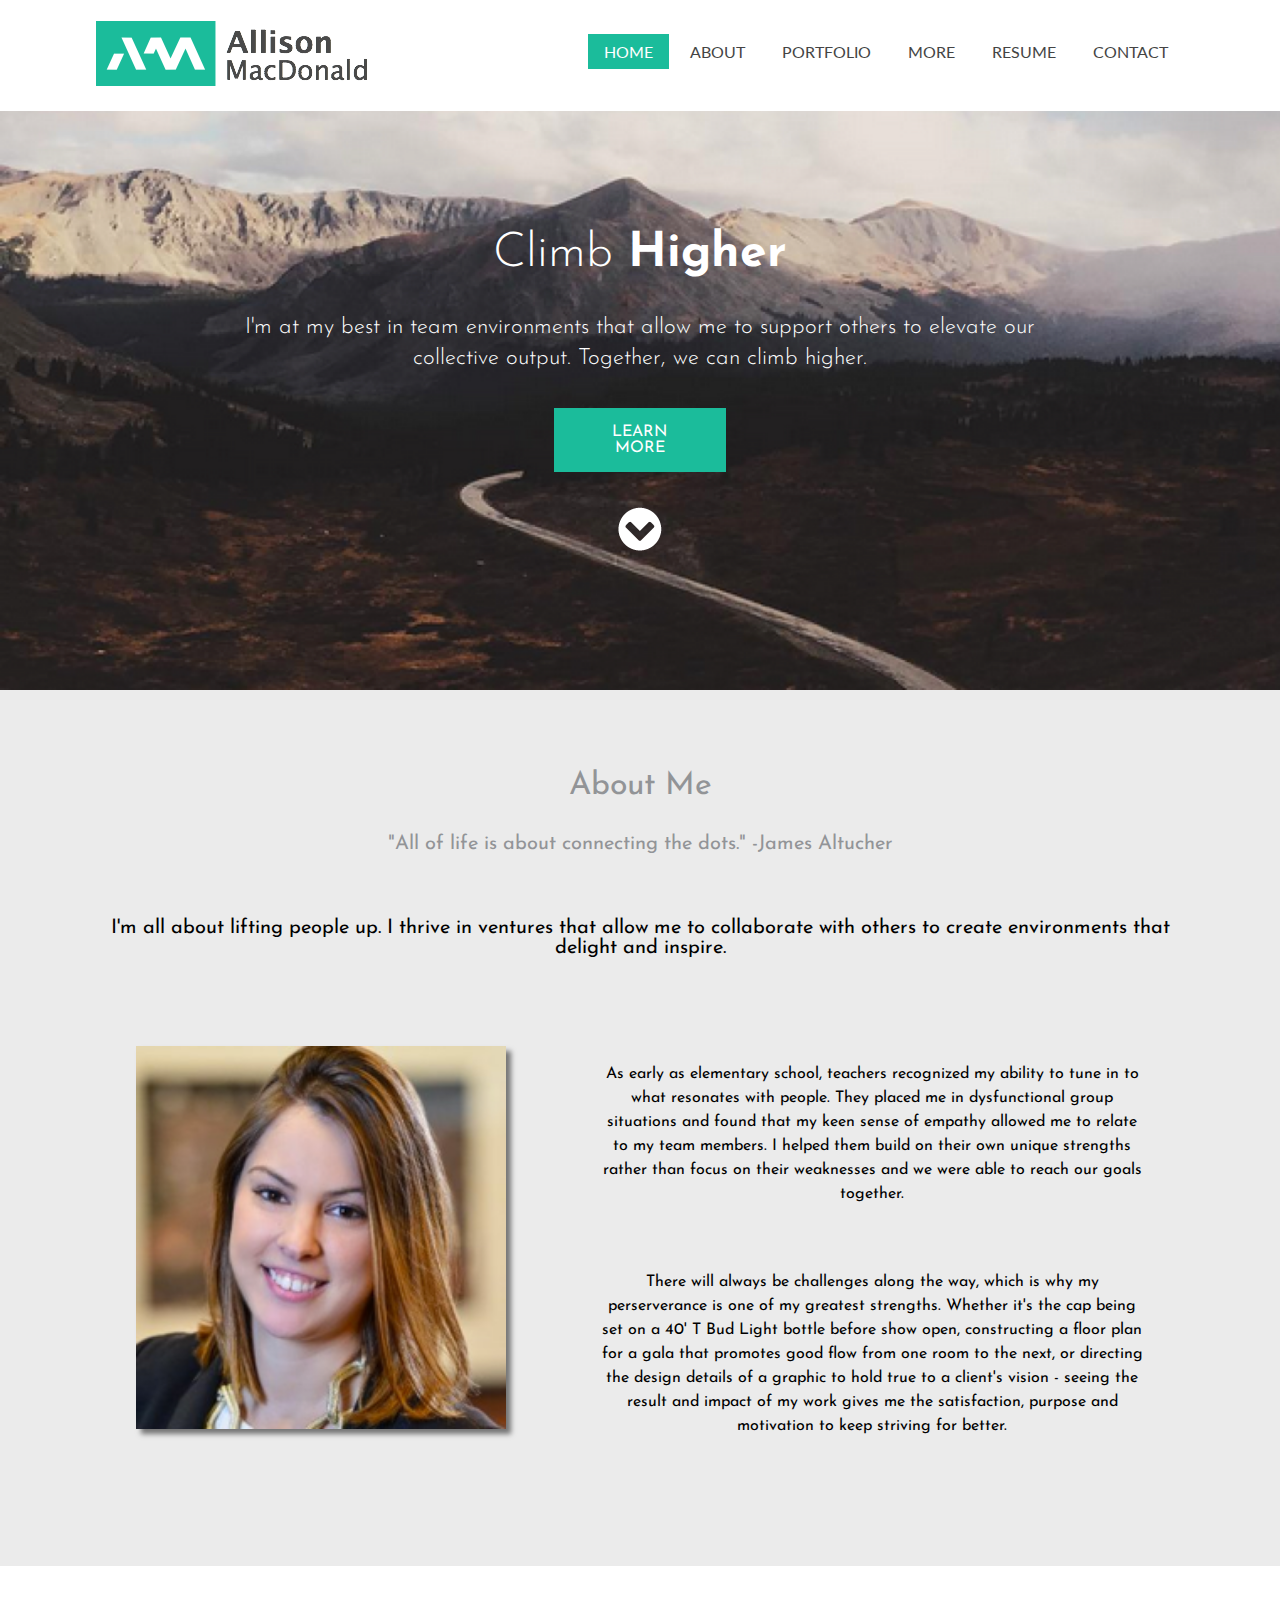
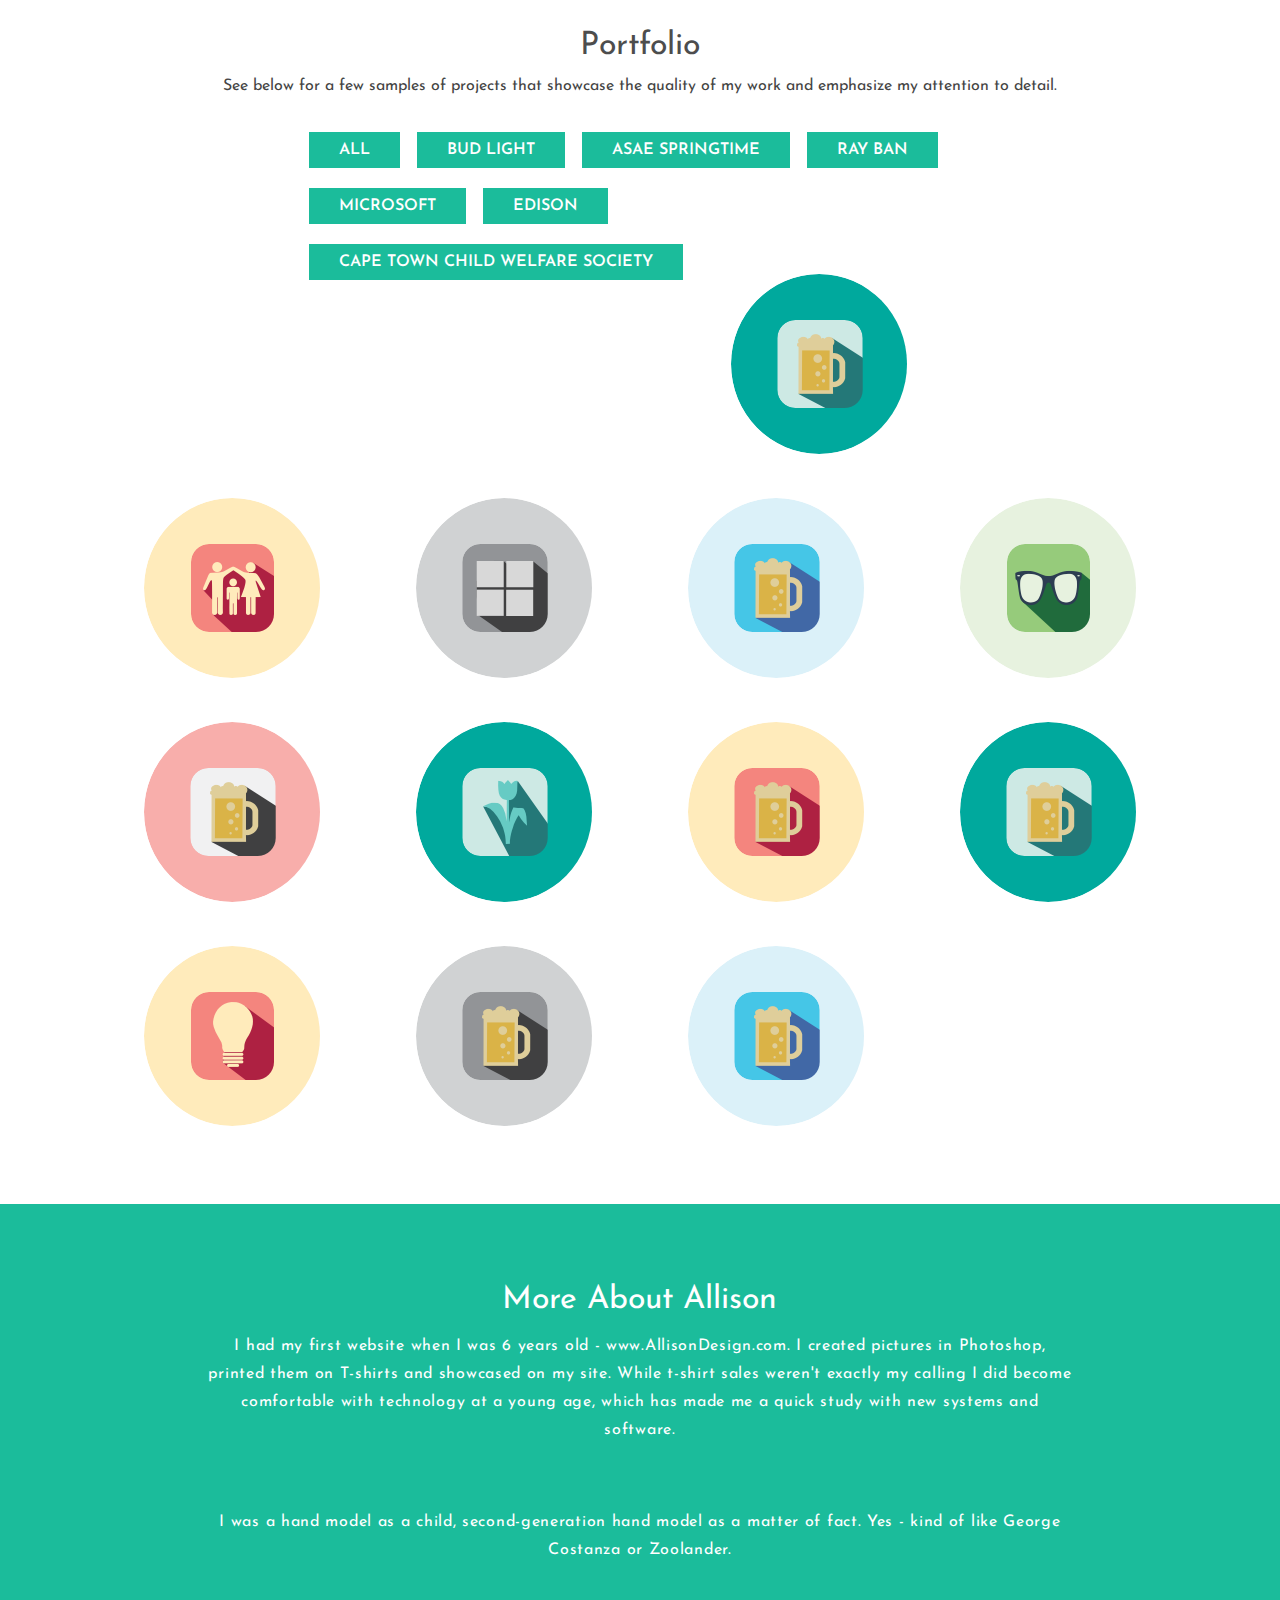
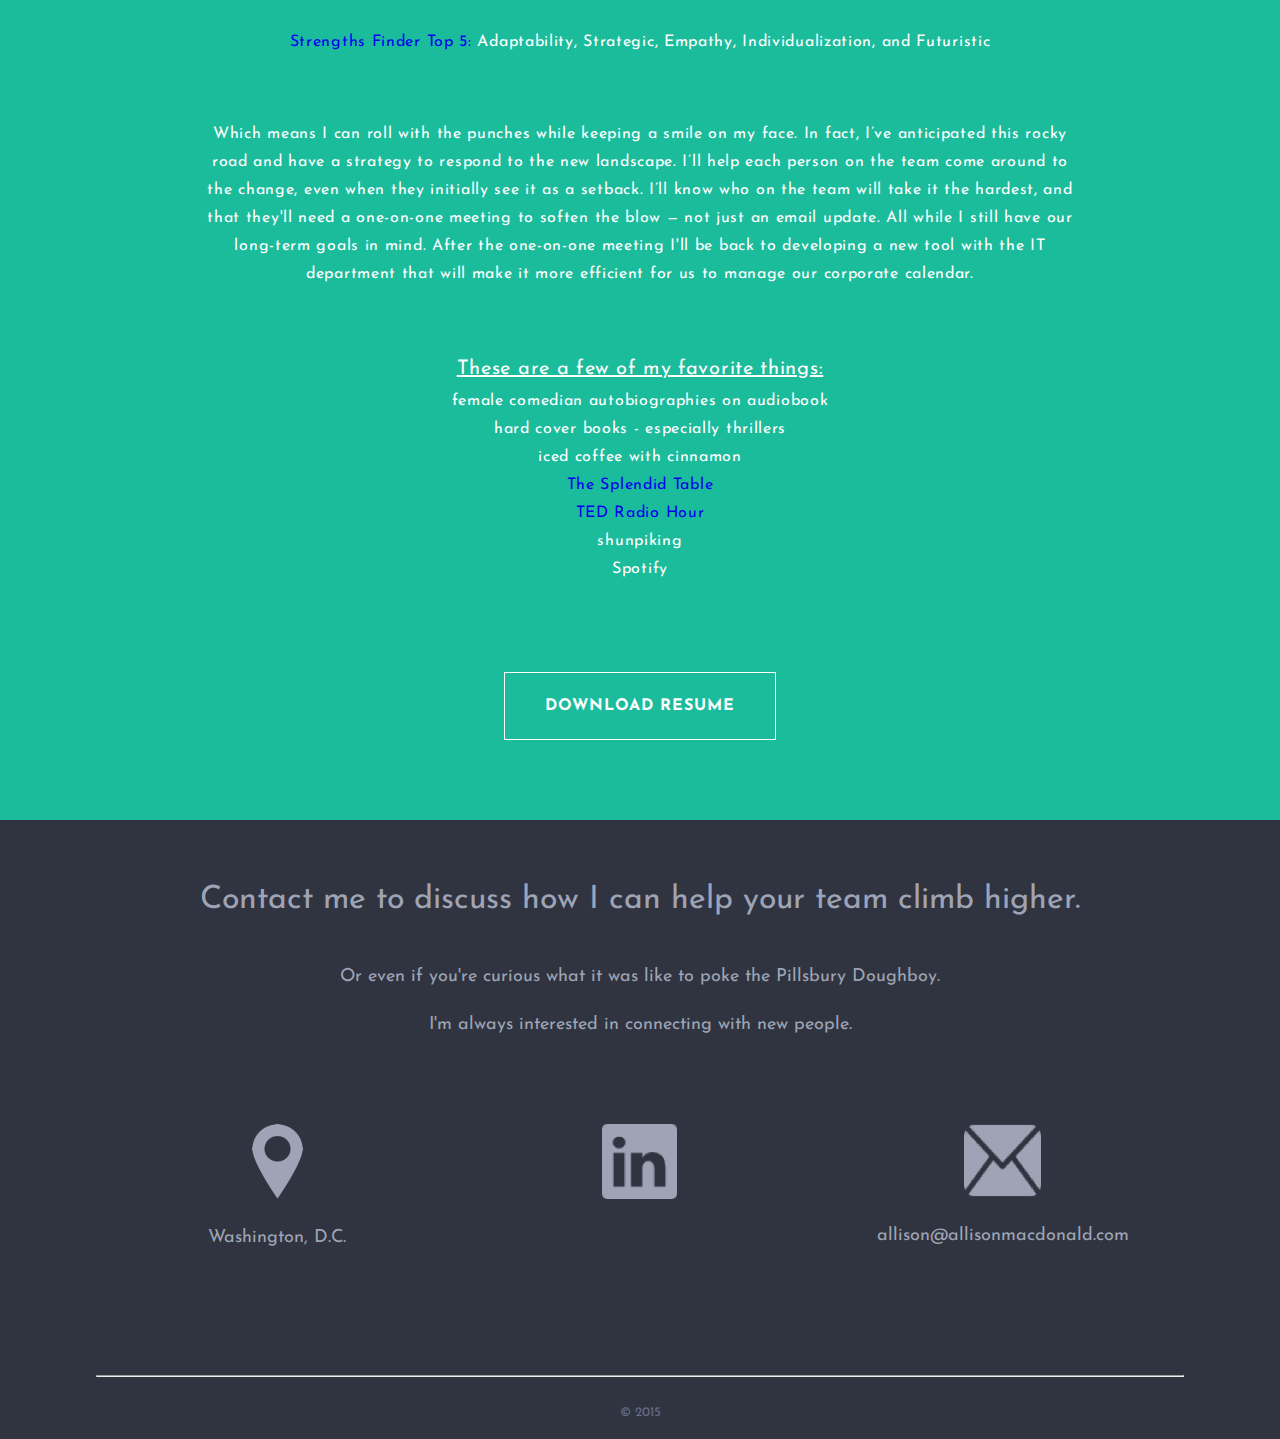
==== commit b39e3831: "changed font" ====
--- a/home.html
+++ b/home.html
@@ -15,6 +15,7 @@
 <title>Allison MacDonald</title>
 <meta http-equiv="Content-Type" content="text/html; charset=utf-8" />
 <meta name="viewport" content="width=device-width, initial-scale=1, maximum-scale=1">
+<link href='https://fonts.googleapis.com/css?family=Josefin+Sans' rel='stylesheet' type='text/css'>
 <link href='http://fonts.googleapis.com/css?family=Lato:100,300,400,700,900' rel='stylesheet' type='text/css'>
 <link href="css/style.css" rel="stylesheet" type="text/css" media="all" />
 <link rel="stylesheet" type="text/css" href="css/imgeffect.css" />
--- a/css/style.css
+++ b/css/style.css
@@ -29,7 +29,7 @@
 img{max-width:100%;}
 /*end reset*/
 body {
-	font-family: 'Lato', sans-serif;
+	font-family: 'Josefin Sans', sans-serif;
 	font-size: 100%;
 	background: #ffffff;
 }
